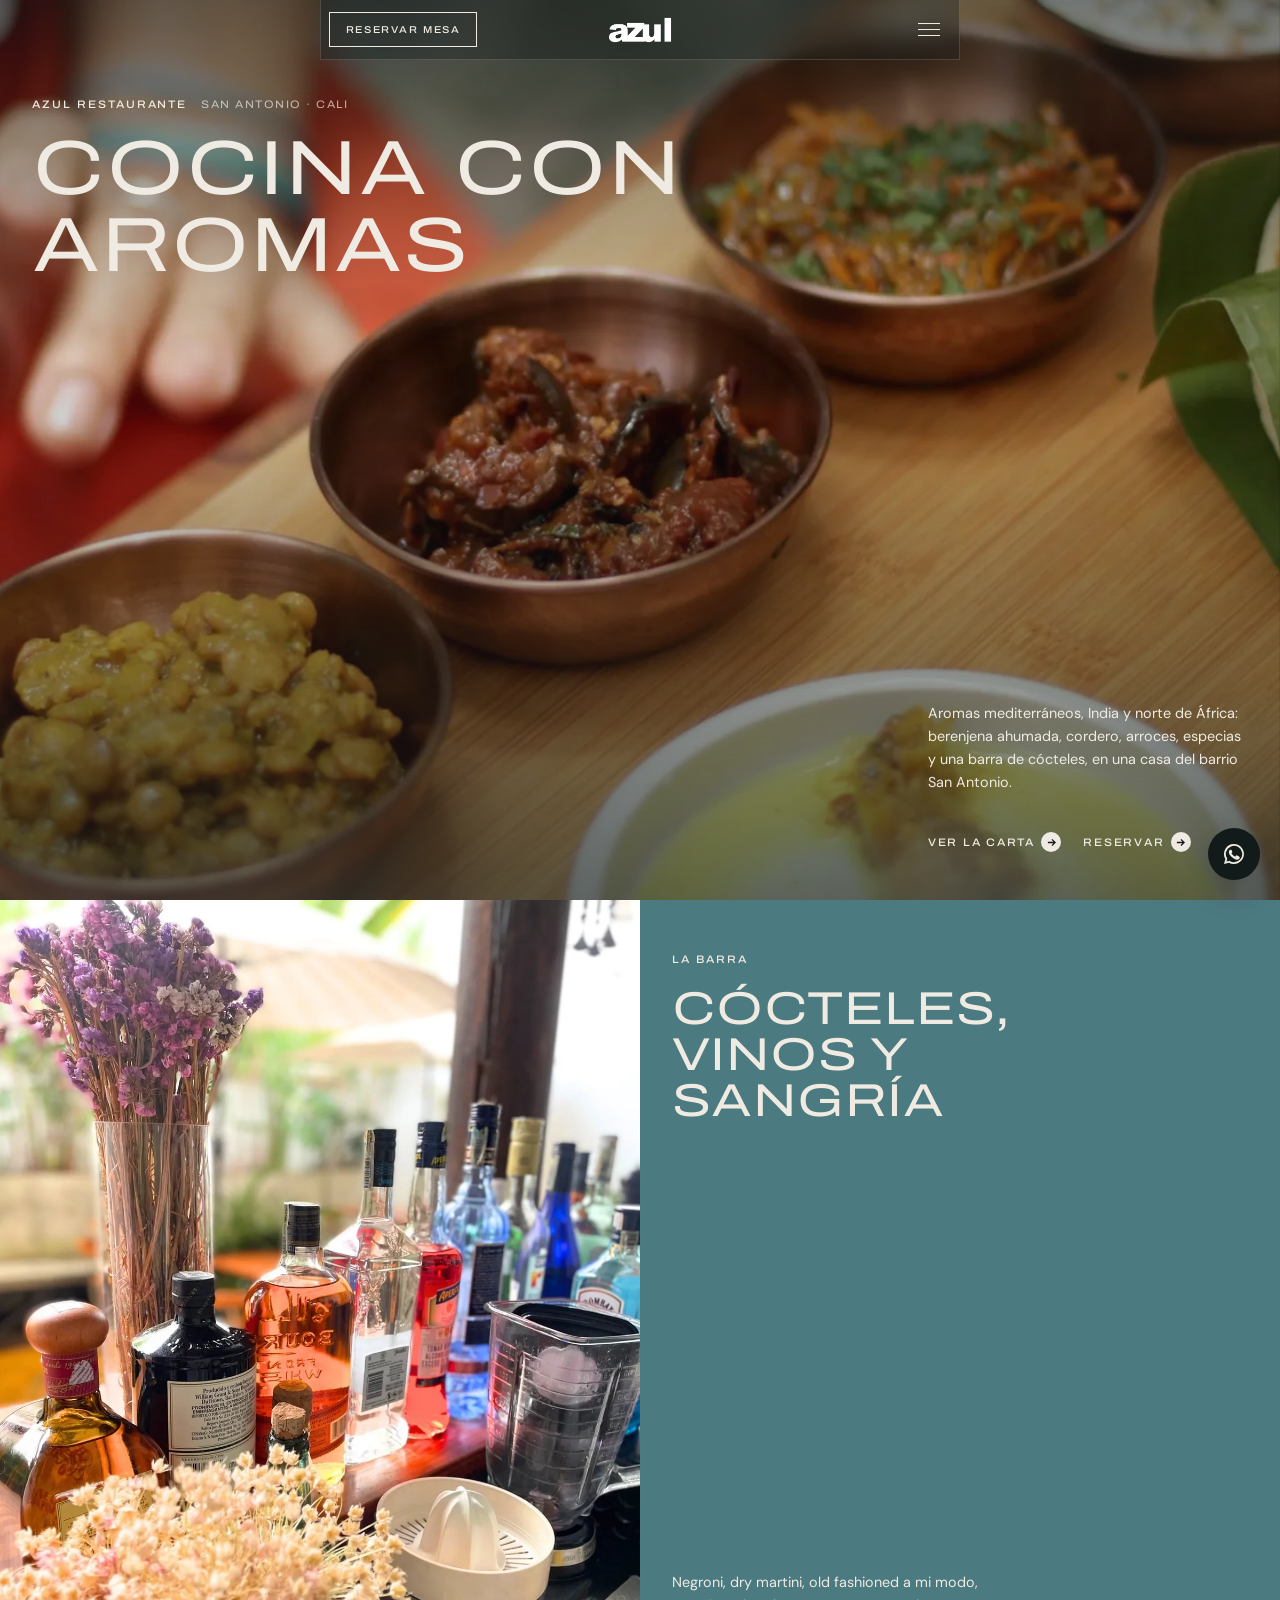
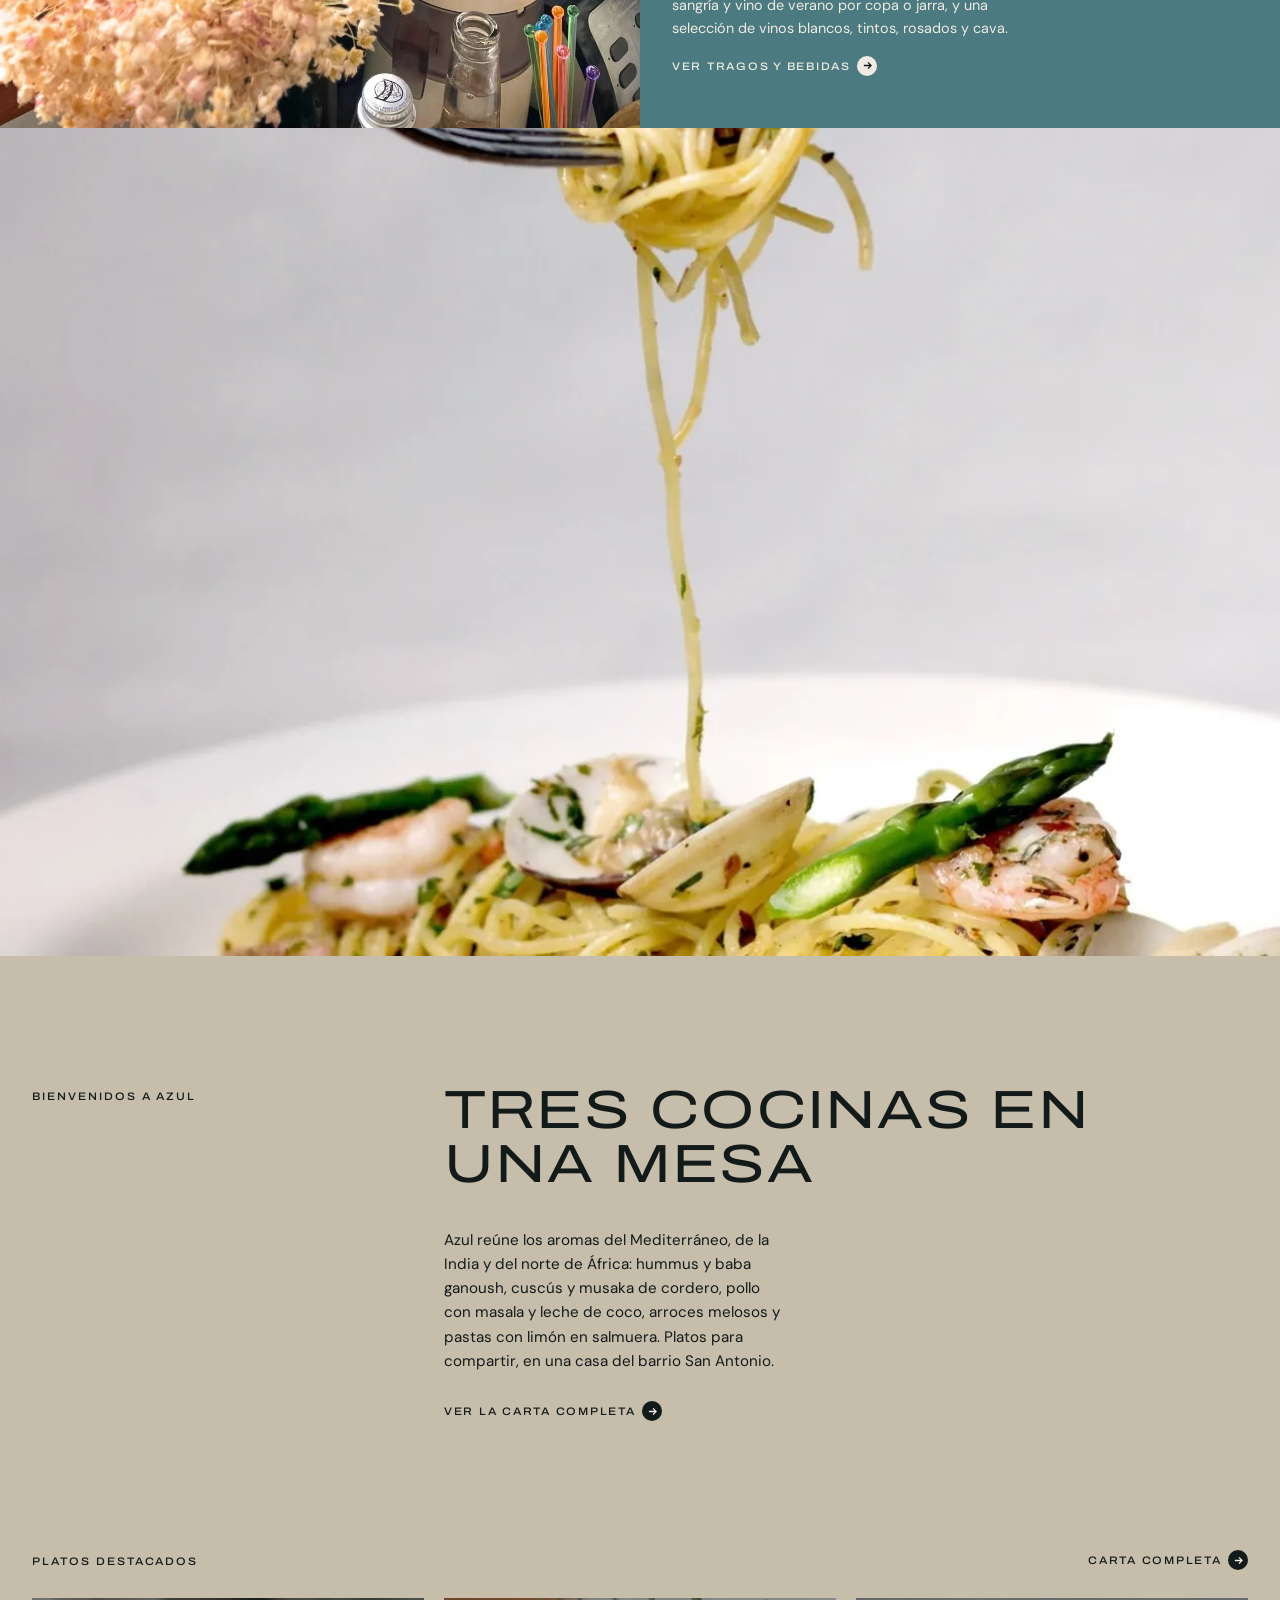
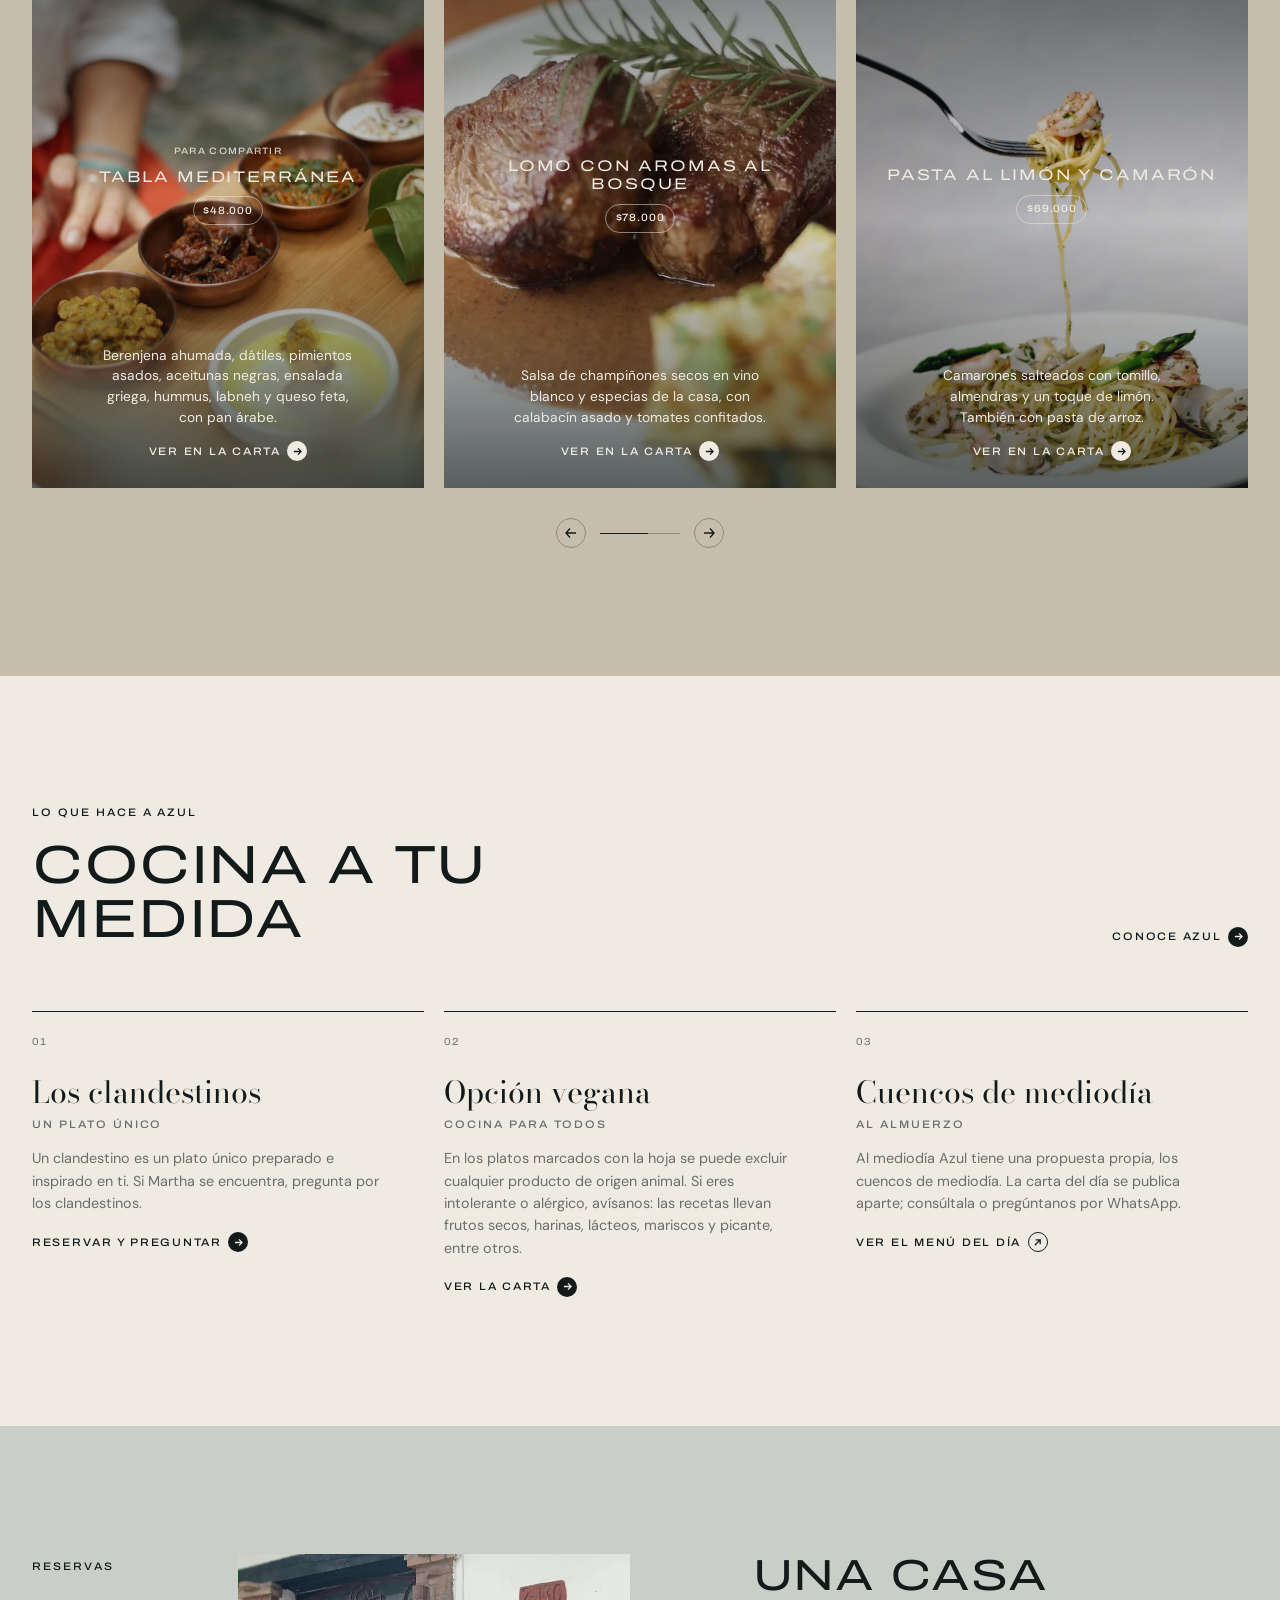
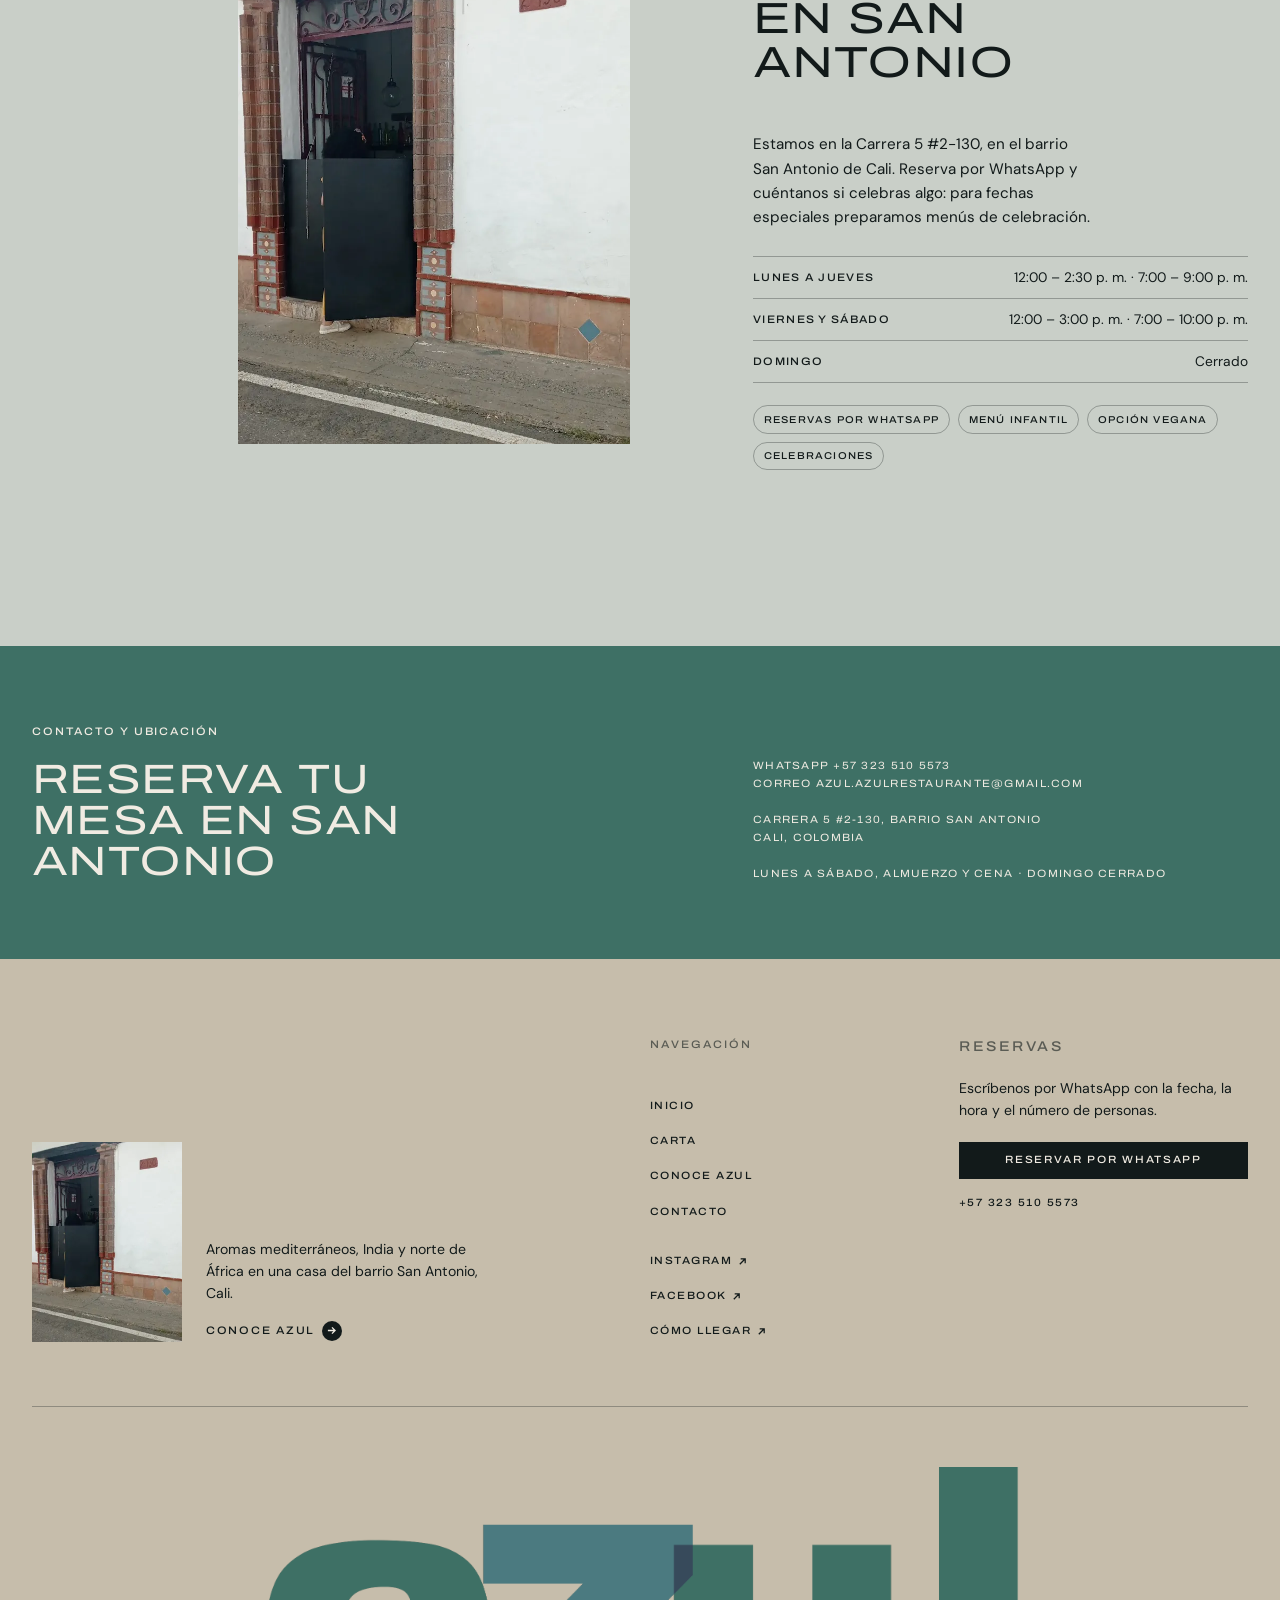
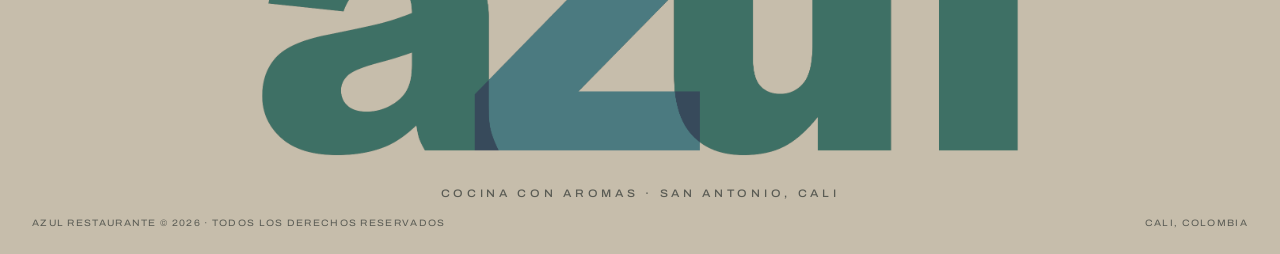
==== index.html @ 794aea20 "Sitio web de Azul Restaurante (versión inicial)" ====
<!DOCTYPE html>
<html lang="es">
<head>
  <meta charset="UTF-8">
  <meta name="viewport" content="width=device-width, initial-scale=1, viewport-fit=cover">
  <title>Azul Restaurante · Aromas mediterráneos, India y norte de África · San Antonio, Cali</title>
  <meta name="description" content="Restaurante en el barrio San Antonio de Cali con aromas del Mediterráneo, la India y el norte de África: entradas para compartir, cordero, arroces, pastas, cócteles y vinos. Reservas por WhatsApp.">
  <meta name="theme-color" content="#121A1A">
  <link rel="icon" type="image/png" href="img/favicon.png">
  <link rel="apple-touch-icon" href="img/favicon.png">
  <link rel="preconnect" href="https://fonts.googleapis.com">
  <link rel="preconnect" href="https://fonts.gstatic.com" crossorigin>
  <link rel="preload" as="image" href="img/tabla-m.webp" type="image/webp" media="(max-width: 767px)">
  <link rel="preload" as="image" href="img/tabla.webp" type="image/webp" media="(min-width: 768px)">
  <link rel="preload" as="style" href="https://fonts.googleapis.com/css2?family=Archivo:wdth,wght@110,400;110,500;125,400;125,500&family=Bodoni+Moda:wght@400&family=DM+Sans:wght@300;400;500&display=swap">
  <link rel="stylesheet" href="https://fonts.googleapis.com/css2?family=Archivo:wdth,wght@110,400;110,500;125,400;125,500&family=Bodoni+Moda:wght@400&family=DM+Sans:wght@300;400;500&display=swap" media="print" onload="this.media='all'">
  <noscript><link rel="stylesheet" href="https://fonts.googleapis.com/css2?family=Archivo:wdth,wght@110,400;110,500;125,400;125,500&family=Bodoni+Moda:wght@400&family=DM+Sans:wght@300;400;500&display=swap"></noscript>
  <link rel="stylesheet" href="css/style.css">
  <meta property="og:title" content="Azul Restaurante · Aromas mediterráneos, India y norte de África · San Antonio, Cali">
  <meta property="og:description" content="Restaurante en el barrio San Antonio de Cali con aromas del Mediterráneo, la India y el norte de África: entradas para compartir, cordero, arroces, pastas, cócteles y vinos. Reservas por WhatsApp.">
  <meta property="og:image" content="img/og.jpg">
  <meta property="og:type" content="website">
</head>
<body class="page-inicio">
  <div class="preloader" aria-hidden="true"><p>Aromas mediterráneos, India<br>y norte de África. <em>Azul</em>,<br>en San Antonio.</p></div>
  <header class="header">
    <div class="header__bar">
      <a class="btn-outline header__cta" href="https://wa.me/573235105573?text=Hola%2C%20Azul.%20Quiero%20reservar%20una%20mesa." target="_blank" rel="noopener"><span class="full">Reservar mesa</span><span class="short">Reservar</span></a>
      <a class="header__logo" href="index.html" aria-label="Azul Restaurante, inicio">
        <img class="light" src="img/logo-blanco.png" alt="azul" width="1969" height="788">
        <img class="dark" src="img/logo-color.png" alt="" width="1969" height="788">
      </a>
      <button class="header__burger" aria-label="Abrir menú" aria-expanded="false" aria-controls="nav"><span></span></button>
    </div>
  </header>
  <div class="nav__scrim"></div>
  <nav class="nav" id="nav" aria-label="Principal">
    <div class="nav__panel">
      <div class="nav__links">
        <a href="index.html">Inicio</a>
        <a href="menu.html">Carta</a>
        <a href="conoce-azul.html">Conoce Azul</a>
        <a href="contacto.html">Contacto</a>
      </div>
      <div class="nav__ext">
        <a class="arrow-link ext" href="https://www.instagram.com/azulrestaurantecali/" target="_blank" rel="noopener">Instagram <span class="ic"><svg viewBox="0 0 10 10" fill="none" stroke-width="1.4"><path d="M2 8 8 2M3 2h5v5"/></svg></span></a>
        <a class="arrow-link ext" href="https://www.facebook.com/azulclandestino/" target="_blank" rel="noopener">Facebook <span class="ic"><svg viewBox="0 0 10 10" fill="none" stroke-width="1.4"><path d="M2 8 8 2M3 2h5v5"/></svg></span></a>
        <a class="arrow-link ext" href="https://wa.me/573235105573?text=Hola%2C%20Azul.%20Quiero%20reservar%20una%20mesa." target="_blank" rel="noopener">WhatsApp <span class="ic"><svg viewBox="0 0 10 10" fill="none" stroke-width="1.4"><path d="M2 8 8 2M3 2h5v5"/></svg></span></a>
      </div>
      <div class="nav__media">
        <picture>
          <source type="image/webp" srcset="img/barra-nav.webp">
          <img src="img/barra-nav.jpg" alt="La barra de Azul" loading="lazy" decoding="async">
        </picture>
        <div class="cap"><span class="label">Cocina con aromas</span><img src="img/logo-blanco.png" alt=""><span class="label">San Antonio · Cali</span></div>
      </div>
    </div>
  </nav>

  <main>
    <section class="hero">
      <div class="hero__media">
        <picture>
          <source type="image/webp" media="(max-width: 767px)" srcset="img/tabla-m.webp">
          <source type="image/webp" srcset="img/tabla.webp">
          <source media="(max-width: 767px)" srcset="img/tabla-m.jpg">
          <img src="img/tabla.jpg" alt="Cuencos de cobre con entradas para compartir en Azul" fetchpriority="high" decoding="async">
        </picture>
      </div>
      <p class="label hero__label reveal">Azul Restaurante <span class="sub">San Antonio · Cali</span></p>
      <h1 class="hero__title reveal reveal-d1">Cocina con aromas</h1>
      <div class="hero__foot reveal reveal-d2">
        <div>
          <p class="lede">Aromas mediterráneos, India y norte de África: berenjena ahumada, cordero, arroces, especias y una barra de cócteles, en una casa del barrio San Antonio.</p>
          <div class="hero__actions">
            <a class="arrow-link on-dark" href="menu.html">Ver la carta <span class="ic"><svg viewBox="0 0 10 10" fill="none" stroke-width="1.4"><path d="M1 5h8M5.5 1.5 9 5l-3.5 3.5"/></svg></span></a>
            <a class="arrow-link on-dark" href="https://wa.me/573235105573?text=Hola%2C%20Azul.%20Quiero%20reservar%20una%20mesa." target="_blank" rel="noopener">Reservar <span class="ic"><svg viewBox="0 0 10 10" fill="none" stroke-width="1.4"><path d="M1 5h8M5.5 1.5 9 5l-3.5 3.5"/></svg></span></a>
          </div>
        </div>
      </div>
    </section>

    <section class="split">
      <div class="split__media">
        <picture>
          <source type="image/webp" media="(max-width: 767px)" srcset="img/barra-m.webp">
          <source type="image/webp" srcset="img/barra.webp">
          <source media="(max-width: 767px)" srcset="img/barra-m.jpg">
          <img src="img/barra.jpg" alt="Botellas y flores secas en la barra de Azul" loading="lazy" decoding="async">
        </picture>
      </div>
      <div class="split__panel">
        <div>
          <p class="label reveal">La barra</p>
          <h2 class="reveal reveal-d1">Cócteles, vinos y sangría</h2>
        </div>
        <div class="split__foot reveal reveal-d2">
          <p class="lede">Negroni, dry martini, old fashioned a mi modo, sangría y vino de verano por copa o jarra, y una selección de vinos blancos, tintos, rosados y cava.</p>
          <a class="arrow-link on-dark" href="menu.html#cocteles">Ver tragos y bebidas <span class="ic"><svg viewBox="0 0 10 10" fill="none" stroke-width="1.4"><path d="M1 5h8M5.5 1.5 9 5l-3.5 3.5"/></svg></span></a>
        </div>
      </div>
    </section>

    <section class="full-image">
      <picture>
          <source type="image/webp" media="(max-width: 767px)" srcset="img/pasta-m.webp">
          <source type="image/webp" srcset="img/pasta.webp">
          <source media="(max-width: 767px)" srcset="img/pasta-m.jpg">
          <img src="img/pasta.jpg" alt="Pasta al limón y camarón de Azul" loading="lazy" decoding="async">
        </picture>
    </section>

    <section class="intro on-sand">
      <div class="grid">
        <p class="label intro__label reveal">Bienvenidos a Azul</p>
        <div class="intro__body">
          <h2 class="reveal">Tres cocinas en una mesa</h2>
          <p class="lede reveal reveal-d1">Azul reúne los aromas del Mediterráneo, de la India y del norte de África: hummus y baba ganoush, cuscús y musaka de cordero, pollo con masala y leche de coco, arroces melosos y pastas con limón en salmuera. Platos para compartir, en una casa del barrio San Antonio.</p>
          <a class="arrow-link on-light reveal reveal-d2" href="menu.html">Ver la carta completa <span class="ic"><svg viewBox="0 0 10 10" fill="none" stroke-width="1.4"><path d="M1 5h8M5.5 1.5 9 5l-3.5 3.5"/></svg></span></a>
        </div>
      </div>
    </section>

    <section class="cards on-sand">
      <div class="cards__head reveal">
        <p class="label">Platos destacados</p>
        <a class="arrow-link on-light" href="menu.html">Carta completa <span class="ic"><svg viewBox="0 0 10 10" fill="none" stroke-width="1.4"><path d="M1 5h8M5.5 1.5 9 5l-3.5 3.5"/></svg></span></a>
      </div>
      <div class="cards__track reveal reveal-d1">
        <article class="card">
          <picture>
            <source type="image/webp" srcset="img/card-tabla.webp">
            <img src="img/card-tabla.jpg" alt="Tabla mediterránea" loading="lazy" decoding="async">
          </picture>
          <div class="card__head"><span class="card__badge">Para compartir</span><h3 class="h3 card__title">Tabla mediterránea</h3><span class="card__price">$48.000</span></div>
          <div>
            <p class="card__text">Berenjena ahumada, dátiles, pimientos asados, aceitunas negras, ensalada griega, hummus, labneh y queso feta, con pan árabe.</p>
            <a class="arrow-link on-dark" href="menu.html#compartir">Ver en la carta <span class="ic"><svg viewBox="0 0 10 10" fill="none" stroke-width="1.4"><path d="M1 5h8M5.5 1.5 9 5l-3.5 3.5"/></svg></span></a>
          </div>
        </article>
        <article class="card">
          <picture>
            <source type="image/webp" srcset="img/card-lomo.webp">
            <img src="img/card-lomo.jpg" alt="Lomo con aromas al bosque" loading="lazy" decoding="async">
          </picture>
          <div class="card__head"><h3 class="h3 card__title">Lomo con aromas al bosque</h3><span class="card__price">$78.000</span></div>
          <div>
            <p class="card__text">Salsa de champiñones secos en vino blanco y especias de la casa, con calabacín asado y tomates confitados.</p>
            <a class="arrow-link on-dark" href="menu.html#carnes-rojas">Ver en la carta <span class="ic"><svg viewBox="0 0 10 10" fill="none" stroke-width="1.4"><path d="M1 5h8M5.5 1.5 9 5l-3.5 3.5"/></svg></span></a>
          </div>
        </article>
        <article class="card">
          <picture>
            <source type="image/webp" srcset="img/card-pasta.webp">
            <img src="img/card-pasta.jpg" alt="Pasta al limón y camarón" loading="lazy" decoding="async">
          </picture>
          <div class="card__head"><h3 class="h3 card__title">Pasta al limón y camarón</h3><span class="card__price">$69.000</span></div>
          <div>
            <p class="card__text">Camarones salteados con tomillo, almendras y un toque de limón. También con pasta de arroz.</p>
            <a class="arrow-link on-dark" href="menu.html#pastas">Ver en la carta <span class="ic"><svg viewBox="0 0 10 10" fill="none" stroke-width="1.4"><path d="M1 5h8M5.5 1.5 9 5l-3.5 3.5"/></svg></span></a>
          </div>
        </article>
        <article class="card">
          <picture>
            <source type="image/webp" srcset="img/card-sangria.webp">
            <img src="img/card-sangria.jpg" alt="Sangría" loading="lazy" decoding="async">
          </picture>
          <div class="card__head"><span class="card__badge">La barra</span><h3 class="h3 card__title">Sangría</h3><span class="card__price">$45.000 la copa</span></div>
          <div>
            <p class="card__text">De vino tinto o blanco, por copa o en jarra para toda la mesa.</p>
            <a class="arrow-link on-dark" href="menu.html#vinos">Ver en la carta <span class="ic"><svg viewBox="0 0 10 10" fill="none" stroke-width="1.4"><path d="M1 5h8M5.5 1.5 9 5l-3.5 3.5"/></svg></span></a>
          </div>
        </article>
        <article class="card">
          <picture>
            <source type="image/webp" srcset="img/card-rollo.webp">
            <img src="img/card-rollo.jpg" alt="Rollo de frutos secos" loading="lazy" decoding="async">
          </picture>
          <div class="card__head"><span class="card__badge">Postre</span><h3 class="h3 card__title">Rollo de frutos secos</h3><span class="card__price">$32.000</span></div>
          <div>
            <p class="card__text">Con yogur aromatizado. Uno de los cuatro postres de la carta, junto al mousse de limón y la tierra de chocolate.</p>
            <a class="arrow-link on-dark" href="menu.html#postres">Ver en la carta <span class="ic"><svg viewBox="0 0 10 10" fill="none" stroke-width="1.4"><path d="M1 5h8M5.5 1.5 9 5l-3.5 3.5"/></svg></span></a>
          </div>
        </article>
      </div>
      <div class="cards__nav">
        <button data-prev aria-label="Anterior"><svg viewBox="0 0 12 12" fill="none" stroke="currentColor" stroke-width="1.3"><path d="M11 6H1M5 1.5 1 6l4 4.5"/></svg></button>
        <div class="cards__bar"><i></i></div>
        <button data-next aria-label="Siguiente"><svg viewBox="0 0 12 12" fill="none" stroke="currentColor" stroke-width="1.3"><path d="M1 6h10M7 1.5 11 6l-4 4.5"/></svg></button>
      </div>
    </section>

    <section class="exp on-cream">
      <div class="exp__head reveal">
        <div>
          <p class="label">Lo que hace a Azul</p>
          <h2>Cocina a tu medida</h2>
        </div>
        <a class="arrow-link on-light" href="conoce-azul.html">Conoce Azul <span class="ic"><svg viewBox="0 0 10 10" fill="none" stroke-width="1.4"><path d="M1 5h8M5.5 1.5 9 5l-3.5 3.5"/></svg></span></a>
      </div>
      <div class="exp__grid">
        <article class="exp-item exp-item--text reveal">
          <span class="exp-item__num">01</span>
          <div class="exp-item__body">
            <h3 class="exp-item__title">Los clandestinos</h3>
            <span class="label exp-item__sub">Un plato único</span>
            <p class="exp-item__text">Un clandestino es un plato único preparado e inspirado en ti. Si Martha se encuentra, pregunta por los clandestinos.</p>
            <a class="arrow-link on-light" href="https://wa.me/573235105573?text=Hola%2C%20Azul.%20Quiero%20reservar%20y%20preguntar%20por%20los%20clandestinos." target="_blank" rel="noopener">Reservar y preguntar <span class="ic"><svg viewBox="0 0 10 10" fill="none" stroke-width="1.4"><path d="M1 5h8M5.5 1.5 9 5l-3.5 3.5"/></svg></span></a>
          </div>
        </article>
        <article class="exp-item exp-item--text reveal reveal-d1">
          <span class="exp-item__num">02</span>
          <div class="exp-item__body">
            <h3 class="exp-item__title">Opción vegana</h3>
            <span class="label exp-item__sub">Cocina para todos</span>
            <p class="exp-item__text">En los platos marcados con la hoja se puede excluir cualquier producto de origen animal. Si eres intolerante o alérgico, avísanos: las recetas llevan frutos secos, harinas, lácteos, mariscos y picante, entre otros.</p>
            <a class="arrow-link on-light" href="menu.html">Ver la carta <span class="ic"><svg viewBox="0 0 10 10" fill="none" stroke-width="1.4"><path d="M1 5h8M5.5 1.5 9 5l-3.5 3.5"/></svg></span></a>
          </div>
        </article>
        <article class="exp-item exp-item--text reveal reveal-d2">
          <span class="exp-item__num">03</span>
          <div class="exp-item__body">
            <h3 class="exp-item__title">Cuencos de mediodía</h3>
            <span class="label exp-item__sub">Al almuerzo</span>
            <p class="exp-item__text">Al mediodía Azul tiene una propuesta propia, los cuencos de mediodía. La carta del día se publica aparte; consúltala o pregúntanos por WhatsApp.</p>
            <a class="arrow-link on-light ext" href="https://www.canva.com/design/DAE2sISrbO4/a6WqI5szoXSBquzjH-Kesw/view" target="_blank" rel="noopener">Ver el menú del día <span class="ic"><svg viewBox="0 0 10 10" fill="none" stroke-width="1.4"><path d="M2 8 8 2M3 2h5v5"/></svg></span></a>
          </div>
        </article>
      </div>
    </section>

    <section class="about on-mist">
      <div class="grid">
        <p class="label about__label reveal">Reservas</p>
        <div class="about__media reveal reveal-d1">
          <picture>
          <source type="image/webp" srcset="img/fachada.webp">
          <img src="img/fachada.jpg" alt="Puerta de Azul en la Carrera 5 #2-130, San Antonio" loading="lazy" decoding="async">
        </picture>
        </div>
        <div class="about__body">
          <h2 class="reveal">Una casa en San Antonio</h2>
          <p class="lede reveal reveal-d1">Estamos en la Carrera 5 #2-130, en el barrio San Antonio de Cali. Reserva por WhatsApp y cuéntanos si celebras algo: para fechas especiales preparamos menús de celebración.</p>
          <div class="reveal reveal-d2"><ul class="hours-list"><li><span>Lunes a jueves</span><span>12:00 – 2:30 p. m. · 7:00 – 9:00 p. m.</span></li><li><span>Viernes y sábado</span><span>12:00 – 3:00 p. m. · 7:00 – 10:00 p. m.</span></li><li><span>Domingo</span><span>Cerrado</span></li></ul></div>
          <ul class="pill-list reveal reveal-d2">
            <li>Reservas por WhatsApp</li><li>Menú infantil</li><li>Opción vegana</li><li>Celebraciones</li>
          </ul>
          <a class="arrow-link on-light reveal reveal-d2" href="https://wa.me/573235105573?text=Hola%2C%20Azul.%20Quiero%20reservar%20una%20mesa." target="_blank" rel="noopener">Reservar por WhatsApp <span class="ic"><svg viewBox="0 0 10 10" fill="none" stroke-width="1.4"><path d="M1 5h8M5.5 1.5 9 5l-3.5 3.5"/></svg></span></a>
        </div>
      </div>
    </section>
  </main>
  <section class="contact-band">
    <div class="grid">
      <div class="contact-band__title reveal">
        <p class="label">Contacto y ubicación</p>
        <h2>Reserva tu mesa en San Antonio</h2>
      </div>
      <div class="contact-band__info reveal reveal-d1">
        <p>WhatsApp <a href="https://wa.me/573235105573?text=Hola%2C%20Azul.%20Quiero%20reservar%20una%20mesa." target="_blank" rel="noopener">+57 323 510 5573</a><br>Correo <a href="mailto:azul.azulrestaurante@gmail.com">azul.azulrestaurante@gmail.com</a></p>
        <p><a href="https://maps.app.goo.gl/DkUhVbc9DqKPwAG36" target="_blank" rel="noopener">Carrera 5 #2-130, barrio San Antonio<br>Cali, Colombia</a></p>
        <p>Lunes a sábado, almuerzo y cena · Domingo cerrado</p>
      </div>
    </div>
  </section>

  <footer class="footer">
    <div class="footer__top">
      <div class="footer__brand reveal">
        <picture>
          <source type="image/webp" srcset="img/fachada-thumb.webp">
          <img src="img/fachada-thumb.jpg" alt="Fachada de Azul en el barrio San Antonio" loading="lazy" decoding="async" width="150" height="200">
        </picture>
        <div>
          <p>Aromas mediterráneos, India y norte de África en una casa del barrio San Antonio, Cali.</p>
          <a class="arrow-link on-light" href="conoce-azul.html">Conoce Azul <span class="ic"><svg viewBox="0 0 10 10" fill="none" stroke-width="1.4"><path d="M1 5h8M5.5 1.5 9 5l-3.5 3.5"/></svg></span></a>
        </div>
      </div>
      <div class="footer__nav reveal reveal-d1">
        <p class="label footer__col-title">Navegación</p>
        <ul>
          <li><a href="index.html">Inicio</a></li>
          <li><a href="menu.html">Carta</a></li>
          <li><a href="conoce-azul.html">Conoce Azul</a></li>
          <li><a href="contacto.html">Contacto</a></li>
        </ul>
        <ul>
          <li><a href="https://www.instagram.com/azulrestaurantecali/" target="_blank" rel="noopener">Instagram <svg viewBox="0 0 10 10" fill="none" stroke="currentColor" stroke-width="1.4"><path d="M2 8 8 2M3 2h5v5"/></svg></a></li>
          <li><a href="https://www.facebook.com/azulclandestino/" target="_blank" rel="noopener">Facebook <svg viewBox="0 0 10 10" fill="none" stroke="currentColor" stroke-width="1.4"><path d="M2 8 8 2M3 2h5v5"/></svg></a></li>
          <li><a href="https://maps.app.goo.gl/DkUhVbc9DqKPwAG36" target="_blank" rel="noopener">Cómo llegar <svg viewBox="0 0 10 10" fill="none" stroke="currentColor" stroke-width="1.4"><path d="M2 8 8 2M3 2h5v5"/></svg></a></li>
        </ul>
      </div>
      <div class="footer__order reveal reveal-d2">
        <p class="label footer__col-title">Reservas</p>
        <p>Escríbenos por WhatsApp con la fecha, la hora y el número de personas.</p>
        <a class="btn-solid" href="https://wa.me/573235105573?text=Hola%2C%20Azul.%20Quiero%20reservar%20una%20mesa." target="_blank" rel="noopener">Reservar por WhatsApp</a>
        <a class="tel" href="tel:+573235105573">+57 323 510 5573</a>
      </div>
    </div>
    <div class="footer__wordmark" aria-hidden="true">
      <img src="img/logo-color.png" alt="" loading="lazy" decoding="async" width="1969" height="788">
      <span class="label">Cocina con aromas · San Antonio, Cali</span>
    </div>
    <div class="footer__legal">
      <span>Azul Restaurante © 2026 · Todos los derechos reservados</span>
      <span>Cali, Colombia</span>
    </div>
  </footer>
  <a class="wa-float" href="https://wa.me/573235105573?text=Hola%2C%20Azul.%20Quiero%20reservar%20una%20mesa." target="_blank" rel="noopener" aria-label="Escríbenos por WhatsApp"><svg viewBox="0 0 24 24" fill="currentColor"><path d="M12 2a10 10 0 0 0-8.6 15.1L2 22l5-1.3A10 10 0 1 0 12 2zm0 18.2a8.2 8.2 0 0 1-4.2-1.2l-.3-.2-3 .8.8-2.9-.2-.3A8.2 8.2 0 1 1 12 20.2zm4.5-6.1c-.2-.1-1.5-.7-1.7-.8s-.4-.1-.6.1-.6.8-.8 1-.3.2-.5.1a6.7 6.7 0 0 1-3.3-2.9c-.3-.4.2-.4.7-1.3.1-.2 0-.3 0-.4l-.8-1.8c-.2-.5-.4-.4-.6-.4h-.5a1 1 0 0 0-.7.3 3 3 0 0 0-.9 2.2 5.2 5.2 0 0 0 1.1 2.8 12 12 0 0 0 4.6 4c1.7.7 2.4.8 3.2.7a2.8 2.8 0 0 0 1.8-1.3 2.2 2.2 0 0 0 .2-1.3c-.1-.1-.3-.2-.5-.3z"/></svg></a>
  <script src="js/main.js" defer></script>
</body>
</html>
---- css/style.css ----
/* =========================================================
   Azul Restaurante — sistema de diseño
   Misma estructura que los sitios de Koi y Perú Peñón (a su vez
   de ballenacabo.com); paleta tomada del logo de Azul:
   verde y azul petróleo sobre crema.
   ========================================================= */

:root {
  --cream: #F0EBE2;      /* fondo base (crema del logo y del Linktree) */
  --ink: #121A1A;        /* casi negro, con un punto de verde */
  --azul: #4B7A80;       /* azul petróleo del logo: acento principal */
  --azul-deep: #374A5B;  /* azul marino (cruce de letras del logo) */
  --verde: #3E7065;      /* verde del logo: banda de contacto, íconos vegano */
  --terracota: #D9773C;  /* naranja de la carta: ícono picante */
  --stone: #DDD7CA;
  --sand: #C6BDAB;
  --mist: #C9CFC8;
  --white: #FFFFFF;
  --ink-60: rgba(18, 26, 26, .6);
  --ink-30: rgba(18, 26, 26, .3);
  --ink-12: rgba(18, 26, 26, .12);
  --cream-30: rgba(240, 235, 226, .3);

  --font-display: 'Archivo', -apple-system, BlinkMacSystemFont, 'Segoe UI', sans-serif;
  --font-body: 'DM Sans', -apple-system, BlinkMacSystemFont, 'Segoe UI', sans-serif;
  --font-serif: 'Bodoni Moda', 'Didot', Georgia, serif;

  --gutter: clamp(16px, 2.5vw, 40px);
  --section: clamp(64px, 10vw, 160px);
  --header-h: 60px;
  --ease: cubic-bezier(.16, 1, .3, 1);
  --t: .5s var(--ease);
}

*, *::before, *::after { box-sizing: border-box; }
html { scroll-behavior: smooth; -webkit-text-size-adjust: 100%; }
a, button, input, select, textarea { touch-action: manipulation; }
body {
  margin: 0;
  background: var(--cream);
  color: var(--ink);
  font-family: var(--font-body);
  font-size: 15px;
  line-height: 1.55;
  -webkit-font-smoothing: antialiased;
  overflow-x: hidden;
}
body.is-locked { overflow: hidden; }
img { display: block; max-width: 100%; height: auto; }
a { color: inherit; text-decoration: none; }
button { font: inherit; color: inherit; background: none; border: 0; cursor: pointer; }
h1, h2, h3, h4 { margin: 0; font-weight: 400; }
p { margin: 0; }
ul { margin: 0; padding: 0; list-style: none; }

/* ---------- tipografía ---------- */
.display, h1, h2, .h2 {
  font-family: var(--font-display);
  font-variation-settings: 'wdth' 125;
  font-stretch: 125%;
  text-transform: uppercase;
  letter-spacing: .01em;
  line-height: 1;
}
h1 { font-size: clamp(2.1rem, 6vw, 5.6rem); }
h2, .h2 { font-size: clamp(1.9rem, 4.2vw, 3.8rem); }
.h3 {
  font-family: var(--font-display);
  font-variation-settings: 'wdth' 125;
  font-stretch: 125%;
  text-transform: uppercase;
  letter-spacing: .06em;
  font-size: clamp(1rem, 1.4vw, 1.25rem);
  line-height: 1.2;
}
.label {
  font-family: var(--font-display);
  font-variation-settings: 'wdth' 110;
  font-stretch: 110%;
  text-transform: uppercase;
  letter-spacing: .18em;
  font-size: .68rem;
  font-weight: 500;
}
.label .sub { margin-left: .8em; opacity: .7; font-weight: 400; letter-spacing: .14em; }
.lede { font-size: clamp(.95rem, 1.15vw, 1.1rem); line-height: 1.6; max-width: 34ch; }

/* enlace con flecha en círculo */
.arrow-link {
  display: inline-flex;
  align-items: center;
  gap: .6em;
  font-family: var(--font-display);
  font-variation-settings: 'wdth' 110;
  font-stretch: 110%;
  text-transform: uppercase;
  letter-spacing: .16em;
  font-size: .68rem;
  font-weight: 500;
  white-space: nowrap;
}
.arrow-link .ic {
  width: 20px; height: 20px; border-radius: 50%;
  display: grid; place-items: center;
  background: currentColor;
  transition: transform var(--t);
}
.arrow-link .ic svg { width: 9px; height: 9px; }
.arrow-link.on-dark .ic svg { stroke: var(--ink); }
.arrow-link.on-light .ic svg { stroke: var(--cream); }
.arrow-link:hover .ic { transform: translateX(4px); }
.arrow-link.ext .ic { background: none; border: 1px solid currentColor; }
.arrow-link.ext .ic svg { stroke: currentColor; }

/* botones */
.btn-outline {
  display: inline-flex; align-items: center; justify-content: center;
  padding: .85em 1.6em;
  border: 1px solid currentColor;
  font-family: var(--font-display);
  font-variation-settings: 'wdth' 110;
  font-stretch: 110%;
  text-transform: uppercase;
  letter-spacing: .16em;
  font-size: .62rem;
  font-weight: 500;
  transition: background var(--t), color var(--t);
}
.btn-outline:hover { background: var(--cream); color: var(--ink); }
.btn-solid {
  display: inline-flex; align-items: center; justify-content: center; gap: .6em;
  padding: 1em 1.8em;
  background: var(--ink); color: var(--cream);
  font-family: var(--font-display);
  font-variation-settings: 'wdth' 110;
  font-stretch: 110%;
  text-transform: uppercase; letter-spacing: .16em; font-size: .66rem; font-weight: 500;
  transition: background var(--t);
}
.btn-solid:hover { background: var(--azul); }
.btn-solid--azul { background: var(--azul); }
.btn-solid--azul:hover { background: var(--azul-deep); }

/* ---------- utilidades ---------- */
.grid { display: grid; grid-template-columns: repeat(12, 1fr); column-gap: 20px; }
.on-cream { background: var(--cream); color: var(--ink); }
.on-sand { background: var(--sand); color: var(--ink); }
.on-mist { background: var(--mist); color: var(--ink); }
.on-stone { background: var(--stone); color: var(--ink); }
.on-ink { background: var(--ink); color: var(--cream); }
.visually-hidden { position: absolute; width: 1px; height: 1px; overflow: hidden; clip: rect(0 0 0 0); white-space: nowrap; }

/* revelado al hacer scroll */
.reveal { opacity: 0; transform: translateY(28px); transition: opacity .9s var(--ease), transform .9s var(--ease); }
.reveal.is-in { opacity: 1; transform: none; }
.reveal-d1 { transition-delay: .12s; }
.reveal-d2 { transition-delay: .24s; }
.reveal-d3 { transition-delay: .36s; }

/* =========================================================
   Preloader
   ========================================================= */
.preloader {
  position: fixed; inset: 0; z-index: 200;
  background: var(--ink); color: var(--stone);
  display: flex; align-items: center; padding-inline: clamp(24px, 18vw, 300px);
  transition: transform 1s var(--ease);
}
.preloader p {
  font-family: var(--font-display);
  font-variation-settings: 'wdth' 125; font-stretch: 125%;
  text-transform: uppercase; letter-spacing: .04em;
  font-size: clamp(1.5rem, 3.6vw, 3.2rem); line-height: 1.05;
  opacity: 0; transform: translateY(12px);
  animation: pre-in 1.1s var(--ease) .15s forwards;
}
.preloader p em { font-style: normal; color: #7FB3B4; }
@keyframes pre-in { to { opacity: 1; transform: none; } }
.preloader.is-done { transform: translateY(-100%); }
.no-preloader .preloader { display: none; }

/* =========================================================
   Header flotante
   ========================================================= */
.header {
  position: fixed; top: 0; left: 0; right: 0; z-index: 100;
  display: flex; justify-content: center;
  pointer-events: none;
}
.header__bar {
  pointer-events: auto;
  width: min(100% - 2 * var(--gutter), 640px);
  height: var(--header-h);
  display: grid; grid-template-columns: 1fr auto 1fr; align-items: center;
  padding-inline: 8px;
  color: var(--cream);
  background: rgba(18, 26, 26, .32);
  border: 1px solid rgba(240, 235, 226, .16);
  border-top: 0;
  backdrop-filter: blur(14px);
  -webkit-backdrop-filter: blur(14px);
  transition: background var(--t), color var(--t), border-color var(--t);
}
.header__cta { justify-self: start; }
.header__cta .short { display: none; }
.header__logo { justify-self: center; display: block; }
.header__logo img { height: 26px; width: auto; }
.header__logo .dark { display: none; }
.header__burger {
  justify-self: end;
  width: 44px; height: 44px; display: grid; place-items: center;
}
.header__burger span {
  display: block; width: 22px; height: 1.5px; background: currentColor; position: relative;
  transition: background .2s;
}
.header__burger span::before, .header__burger span::after {
  content: ''; position: absolute; left: 0; width: 100%; height: 1.5px; background: currentColor;
  transition: transform var(--t), top var(--t);
}
.header__burger span::before { top: -6px; }
.header__burger span::after { top: 6px; }

/* estado con menú abierto: barra crema, texto oscuro */
.is-menu-open .header__bar {
  background: var(--cream); color: var(--ink); border-color: transparent;
}
.is-menu-open .header__logo .light { display: none; }
.is-menu-open .header__logo .dark { display: block; }
.is-menu-open .header__burger span { background: transparent; }
.is-menu-open .header__burger span::before { top: 0; transform: rotate(45deg); }
.is-menu-open .header__burger span::after { top: 0; transform: rotate(-45deg); }
.is-menu-open .btn-outline:hover { background: var(--ink); color: var(--cream); }

/* panel del menú que cae desde la barra */
.nav {
  position: fixed; top: 0; left: 0; right: 0; z-index: 99;
  display: flex; justify-content: center;
  pointer-events: none;
}
.nav__panel {
  width: min(100% - 2 * var(--gutter), 640px);
  margin-top: var(--header-h);
  background: var(--cream); color: var(--ink);
  max-height: calc(100vh - var(--header-h) - 20px);
  max-height: calc(100dvh - var(--header-h) - 20px);
  overflow: auto;
  display: flex; flex-direction: column; align-items: center;
  padding: 24px 24px 0;
  clip-path: inset(0 0 100% 0);
  transition: clip-path .7s var(--ease);
}
.is-menu-open .nav { pointer-events: auto; }
.is-menu-open .nav__panel { clip-path: inset(0 0 0 0); }
.nav__links { display: flex; flex-direction: column; align-items: center; gap: 18px; padding-block: 8px 28px; }
.nav__links a {
  font-family: var(--font-display);
  font-variation-settings: 'wdth' 110; font-stretch: 110%;
  text-transform: uppercase; letter-spacing: .16em; font-size: .72rem; font-weight: 500;
  padding: 4px 8px;
  opacity: 0; transform: translateY(8px);
  transition: opacity .5s var(--ease), transform .5s var(--ease), color .2s;
}
.nav__links a:hover, .nav__links a[aria-current="page"] { color: var(--azul); }
.is-menu-open .nav__links a { opacity: 1; transform: none; }
.is-menu-open .nav__links a:nth-child(1) { transition-delay: .15s; }
.is-menu-open .nav__links a:nth-child(2) { transition-delay: .2s; }
.is-menu-open .nav__links a:nth-child(3) { transition-delay: .25s; }
.is-menu-open .nav__links a:nth-child(4) { transition-delay: .3s; }
.nav__ext { display: flex; flex-wrap: wrap; justify-content: center; gap: 14px 24px; padding-bottom: 28px; }
.nav__media { position: relative; width: 100%; aspect-ratio: 16 / 9; overflow: hidden; }
.nav__media img { width: 100%; height: 100%; object-fit: cover; }
.nav__media .cap {
  position: absolute; inset: 0; display: flex; align-items: center; justify-content: space-between;
  padding: 0 32px; color: var(--cream);
}
.nav__media .cap img { width: 120px; height: auto; }
.nav__scrim {
  position: fixed; inset: 0; z-index: 98; background: rgba(18, 26, 26, .35);
  opacity: 0; pointer-events: none; transition: opacity var(--t);
}
.is-menu-open .nav__scrim { opacity: 1; pointer-events: auto; }

/* =========================================================
   Hero
   ========================================================= */
.hero {
  position: relative; min-height: 100svh; color: var(--cream);
  display: grid; grid-template-rows: auto 1fr auto;
  padding: calc(var(--header-h) + 36px) var(--gutter) 48px;
  isolation: isolate;
}
.hero__media { position: absolute; inset: 0; z-index: -1; overflow: hidden; background: var(--ink); }
.hero__media img { width: 100%; height: 100%; object-fit: cover; transform: scale(1.06); animation: hero-zoom 8s var(--ease) forwards; }
@keyframes hero-zoom { to { transform: none; } }
.hero__media::after {
  content: ''; position: absolute; inset: 0;
  background: linear-gradient(180deg, rgba(18,26,26,.6) 0%, rgba(18,26,26,.15) 40%, rgba(18,26,26,.65) 100%);
}
.hero__label { margin-bottom: 18px; }
.hero__title { max-width: 14ch; }
.hero__foot { display: flex; justify-content: flex-end; }
.hero__foot .lede { font-size: .9rem; max-width: 32ch; }
.hero__foot .arrow-link { margin-top: 16px; }
.hero--short { min-height: 78svh; }
.hero--short .hero__title { max-width: 12ch; }
.hero__actions { display: flex; gap: 12px 22px; flex-wrap: wrap; margin-top: 22px; }

/* =========================================================
   Bloque partido (foto + panel de color)
   ========================================================= */
.split { display: grid; grid-template-columns: 1fr 1fr; min-height: 92vh; }
.split__media { position: relative; overflow: hidden; }
.split__media img { position: absolute; inset: 0; width: 100%; height: 100%; object-fit: cover; }
.split__panel {
  background: var(--azul); color: var(--cream);
  display: flex; flex-direction: column; justify-content: space-between;
  padding: clamp(28px, 4vw, 56px) var(--gutter);
}
.split__panel h2 { max-width: 12ch; font-size: clamp(1.8rem, 3.6vw, 3.4rem); }
.split__panel .label { margin-bottom: 18px; }
.split__foot { max-width: 40ch; margin-top: 40px; }
.split__foot .lede { font-size: .9rem; }
.split__foot .arrow-link { margin-top: 16px; }
.split--reverse .split__media { order: 2; }
.split--ink .split__panel { background: var(--ink); }

/* =========================================================
   Imagen completa
   ========================================================= */
.full-image { height: 92vh; overflow: hidden; background: var(--ink); }
.full-image img { width: 100%; height: 100%; object-fit: cover; }

/* =========================================================
   Intro de contenido
   ========================================================= */
.intro { padding: var(--section) var(--gutter); }
.intro .grid { align-items: start; }
.intro__label { grid-column: 1 / span 3; padding-top: .35em; }
.intro__body { grid-column: 5 / span 8; }
.intro__body h2 { max-width: 18ch; }
.intro__body .lede { margin-top: 36px; }
.intro__body .arrow-link { margin-top: 28px; }

/* =========================================================
   Tarjetas (platos destacados)
   ========================================================= */
.cards { padding: 0 var(--gutter) var(--section); }
.cards__head { display: flex; justify-content: space-between; align-items: flex-end; margin-bottom: 28px; gap: 20px; }
.cards__track {
  display: grid; grid-auto-flow: column; grid-auto-columns: calc((100% - 40px) / 3); gap: 20px;
  overflow-x: auto; scroll-snap-type: x mandatory; scrollbar-width: none;
  -webkit-overflow-scrolling: touch;
}
.cards__track::-webkit-scrollbar { display: none; }
.card {
  position: relative; aspect-ratio: 4 / 5; scroll-snap-align: start; overflow: hidden;
  color: var(--cream); display: flex; flex-direction: column; justify-content: space-between; align-items: center;
  text-align: center; padding: 26px 22px;
  isolation: isolate;
}
.card img { position: absolute; inset: 0; z-index: -2; width: 100%; height: 100%; object-fit: cover; transition: transform 1.2s var(--ease); }
.card:hover img { transform: scale(1.05); }
.card::after { content: ''; position: absolute; inset: 0; z-index: -1; background: linear-gradient(180deg, rgba(18,26,26,.5), rgba(18,26,26,.15) 45%, rgba(18,26,26,.7)); }
.card__head { display: grid; justify-items: center; gap: 10px; }
.card__title { font-size: clamp(.95rem, 1.2vw, 1.15rem); letter-spacing: .12em; }
.card__price { display: inline-block; padding: .5em .9em; border: 1px solid rgba(240,235,226,.5); border-radius: 999px; font-family: var(--font-display); font-variation-settings: 'wdth' 110; font-stretch: 110%; font-size: .66rem; letter-spacing: .08em; font-weight: 500; }
.card__badge { display: inline-flex; align-items: center; gap: .5em; font-family: var(--font-display); font-variation-settings: 'wdth' 110; font-stretch: 110%; text-transform: uppercase; letter-spacing: .14em; font-size: .58rem; font-weight: 500; color: rgba(240,235,226,.85); }
.card__badge svg { width: 10px; height: 10px; }
.card__text { font-size: .86rem; max-width: 28ch; line-height: 1.5; }
.card__text + .arrow-link { margin-top: 14px; }
.cards__nav { display: flex; justify-content: center; align-items: center; gap: 14px; margin-top: 30px; }
.cards__nav button { width: 30px; height: 30px; display: grid; place-items: center; border: 1px solid var(--ink-30); border-radius: 50%; transition: background var(--t), color var(--t); }
.cards__nav button:hover { background: var(--ink); color: var(--cream); }
.cards__nav button svg { width: 12px; height: 12px; }
.cards__bar { width: 80px; height: 1px; background: var(--ink-30); position: relative; overflow: hidden; }
.cards__bar i { position: absolute; left: 0; top: 0; height: 100%; width: 33.33%; background: var(--ink); transition: transform var(--t); }

/* =========================================================
   Experiencias (teppanyaki show, sushi en casa, clases)
   ========================================================= */
.exp { padding: var(--section) var(--gutter); }
.exp__head { margin-bottom: clamp(36px, 5vw, 72px); display: flex; justify-content: space-between; align-items: flex-end; gap: 20px; flex-wrap: wrap; }
.exp__head h2 { max-width: 16ch; margin-top: 18px; }
.exp__grid { display: grid; grid-template-columns: repeat(3, 1fr); gap: 20px; }
.exp-item img { width: 100%; aspect-ratio: 3 / 2; object-fit: cover; }
.exp-item__body { border-top: 1px solid var(--ink-30); padding-top: 18px; margin-top: 18px; }
.exp-item__title { font-family: var(--font-serif); font-size: 1.6rem; line-height: 1.15; }
.exp-item__sub { display: block; margin-top: 6px; margin-bottom: 14px; color: var(--ink-60); }
.exp-item__text { font-size: .9rem; color: var(--ink-60); max-width: 36ch; }
.exp-item .arrow-link { margin-top: 18px; }
.exp-item--text { border-top: 1px solid var(--ink); padding-top: 22px; }
.exp-item--text .exp-item__num { font-family: var(--font-display); font-variation-settings: 'wdth' 110; font-stretch: 110%; letter-spacing: .14em; font-size: .64rem; color: var(--ink-60); display: block; margin-bottom: 26px; }
.exp-item--text .exp-item__body { border-top: 0; padding-top: 0; margin-top: 0; }
.exp-item--text .exp-item__title { font-size: 1.9rem; }

/* =========================================================
   About (imagen + texto)
   ========================================================= */
.about { padding: var(--section) var(--gutter); }
.about .grid { align-items: start; }
.about__label { grid-column: 1 / span 2; padding-top: .35em; }
.about__media { grid-column: 3 / span 4; }
.about__media img { width: 100%; aspect-ratio: 4 / 5; object-fit: cover; }
.about__body { grid-column: 8 / span 5; display: flex; flex-direction: column; min-height: 100%; }
.about__body h2 { font-size: clamp(1.8rem, 3.4vw, 3.2rem); max-width: 12ch; }
.about__body .lede { margin-top: auto; padding-top: 48px; }
.about__body .arrow-link { margin-top: 28px; }
.pill-list { display: flex; flex-wrap: wrap; gap: 8px; margin-top: 22px; }
.pill-list li { padding: .55em 1em; border: 1px solid var(--ink-30); border-radius: 999px; font-family: var(--font-display); font-variation-settings: 'wdth' 110; font-stretch: 110%; text-transform: uppercase; letter-spacing: .12em; font-size: .62rem; font-weight: 500; }

/* =========================================================
   Menú (página)
   ========================================================= */
.menu-nav {
  position: sticky; top: var(--header-h); z-index: 90;
  background: rgba(240, 235, 226, .92);
  backdrop-filter: blur(10px); -webkit-backdrop-filter: blur(10px);
  border-bottom: 1px solid var(--ink-12);
}
.menu-nav__track {
  display: flex; gap: 6px; overflow-x: auto; scrollbar-width: none; padding: 10px var(--gutter);
  -webkit-overflow-scrolling: touch; scroll-snap-type: x proximity;
}
.menu-nav__track::-webkit-scrollbar { display: none; }
.menu-nav a {
  flex: 0 0 auto; padding: .7em 1em; border: 1px solid var(--ink-30); border-radius: 999px;
  font-family: var(--font-display); font-variation-settings: 'wdth' 110; font-stretch: 110%;
  text-transform: uppercase; letter-spacing: .12em; font-size: .6rem; font-weight: 500; white-space: nowrap;
  scroll-snap-align: start; transition: background .2s, color .2s, border-color .2s;
}
.menu-nav a:hover { border-color: var(--ink); }
.menu-nav a.is-active { background: var(--ink); color: var(--cream); border-color: var(--ink); }

.menu-page { padding: clamp(48px, 7vw, 110px) var(--gutter) var(--section); }
.menu-page__intro { display: grid; grid-template-columns: repeat(12, 1fr); gap: 20px; margin-bottom: clamp(40px, 6vw, 80px); }
.menu-page__intro h2 { grid-column: 1 / span 7; font-size: clamp(1.4rem, 2.4vw, 2.2rem); line-height: 1.15; }
.menu-page__intro > div { grid-column: 9 / span 4; align-self: end; }
.menu-page__intro .lede { font-size: .9rem; }
.menu-page__intro .menu-legend { margin-top: 14px; }
.menu-legend i { display: inline-flex; }
.menu-clandestino { padding: 22px 0 6px; display: grid; gap: 18px; justify-items: start; }
.menu-clandestino .lede { max-width: 48ch; }
.menu-cat {
  scroll-margin-top: calc(var(--header-h) + 64px);
  padding-top: clamp(28px, 4vw, 48px);
  content-visibility: auto;
  contain-intrinsic-size: auto 500px;
}
.menu-cat + .menu-cat { margin-top: clamp(32px, 5vw, 64px); }
.menu-cat__head { display: grid; grid-template-columns: 1fr auto; align-items: end; gap: 12px 24px; border-bottom: 1px solid var(--ink); padding-bottom: 14px; margin-bottom: 8px; }
.menu-cat__title { font-size: clamp(1.5rem, 3vw, 2.6rem); }
.menu-cat__note { font-size: .84rem; color: var(--ink-60); max-width: 44ch; }
.menu-cat__cols { display: grid; grid-template-columns: 1fr 1fr; column-gap: clamp(32px, 6vw, 96px); }
.menu-sub { margin-top: 24px; }
.menu-sub__title { display: flex; align-items: baseline; gap: 12px; font-weight: 600; letter-spacing: .14em; color: var(--azul); padding: 14px 0 8px; }
.menu-sub__note { font-size: .8rem; color: var(--ink-60); font-family: var(--font-body); text-transform: none; letter-spacing: 0; font-weight: 400; }
.menu-item { display: grid; grid-template-columns: 1fr auto; align-items: baseline; gap: 4px 16px; padding: 11px 0; border-bottom: 1px solid var(--ink-12); }
.menu-item:last-child { border-bottom: 0; }
.menu-item__name { font-family: var(--font-display); font-variation-settings: 'wdth' 110; font-stretch: 110%; text-transform: uppercase; letter-spacing: .1em; font-size: .74rem; font-weight: 500; }
.menu-item__name .star { color: var(--azul); margin-left: .3em; }
.menu-item__name .tag { display: inline-block; vertical-align: -1px; width: 12px; height: 12px; margin-left: .45em; }
.menu-item__name .tag--veg { color: var(--verde); }
.menu-item__name .tag--hot { color: var(--terracota); }
.menu-legend { display: flex; flex-wrap: wrap; gap: 10px 26px; margin: 0 0 8px; font-size: .8rem; color: var(--ink-60); }
.menu-legend span { display: inline-flex; align-items: center; gap: .5em; }
.menu-legend svg { width: 13px; height: 13px; }
.menu-legend .tag--veg { color: var(--verde); }
.menu-legend .tag--hot { color: var(--terracota); }
.menu-item__price .plus { font-size: .62rem; color: var(--ink-60); margin-right: .3em; }
.menu-item__price { font-family: var(--font-display); font-variation-settings: 'wdth' 110; font-stretch: 110%; font-size: .74rem; letter-spacing: .06em; white-space: nowrap; text-align: right; }
.menu-item__price small { font-size: .58rem; color: var(--ink-60); letter-spacing: .1em; margin-right: .3em; }
.menu-item__price .was { color: var(--ink-60); text-decoration: line-through; margin-right: .6em; }
.menu-item__desc { grid-column: 1 / -1; font-size: .86rem; color: var(--ink-60); max-width: 52ch; line-height: 1.5; }
.menu-item__opts { grid-column: 1 / -1; display: grid; grid-template-columns: 1fr auto; gap: 2px 16px; margin-top: 6px; font-size: .8rem; }
.menu-item__opts span:nth-child(odd) { color: var(--ink-60); }
.menu-item__opts span:nth-child(even) { font-family: var(--font-display); font-variation-settings: 'wdth' 110; font-stretch: 110%; font-size: .7rem; letter-spacing: .06em; text-align: right; }
.menu-cols-head { display: grid; grid-template-columns: 1fr auto; padding: 14px 0 4px; }
.menu-cols-head span { font-family: var(--font-display); font-variation-settings: 'wdth' 110; font-stretch: 110%; text-transform: uppercase; letter-spacing: .14em; font-size: .56rem; color: var(--ink-60); }
.menu-cols-head span:last-child { text-align: right; }
.menu-steps { display: grid; grid-template-columns: repeat(3, 1fr); gap: 16px; margin: 20px 0 8px; }
.menu-step { background: var(--stone); padding: 18px 18px 20px; }
.menu-step__name { font-family: var(--font-display); font-variation-settings: 'wdth' 110; font-stretch: 110%; text-transform: uppercase; letter-spacing: .12em; font-size: .72rem; font-weight: 500; margin-bottom: 8px; }
.menu-step__text { font-size: .84rem; color: var(--ink-60); line-height: 1.5; }
.menu-note { margin-top: clamp(48px, 6vw, 80px); text-align: center; font-size: .74rem; color: var(--ink-60); letter-spacing: .04em; border-top: 1px solid var(--ink-12); padding-top: 24px; max-width: 60ch; margin-inline: auto; line-height: 1.7; }
.menu-band { display: grid; grid-template-columns: 1fr 1fr; align-items: center; gap: 24px; margin: clamp(40px, 6vw, 80px) 0 0; padding: clamp(24px, 4vw, 40px); background: var(--ink); color: var(--cream); }
.menu-band h3 { font-size: clamp(1.3rem, 2.4vw, 2rem); max-width: 16ch; }
.menu-band p { font-size: .9rem; color: rgba(240,235,226,.75); margin-top: 12px; max-width: 40ch; }
.menu-band__actions { display: flex; gap: 12px; flex-wrap: wrap; justify-content: flex-end; }
.menu-band .btn-outline { padding: 1em 1.6em; }

/* =========================================================
   Horarios / info
   ========================================================= */
.hours-block { padding: var(--section) var(--gutter); }
.hours-block .grid { align-items: start; }
.hours-block__label { grid-column: 1 / span 3; padding-top: .35em; }
.hours-block__body { grid-column: 5 / span 7; }
.hours-list { margin-top: 32px; }
.hours-list li { display: grid; grid-template-columns: 1fr 1fr; padding: 14px 0; border-top: 1px solid var(--ink-30); font-size: .9rem; }
.hours-list li:last-child { border-bottom: 1px solid var(--ink-30); }
.hours-list li span:first-child { font-family: var(--font-display); font-variation-settings: 'wdth' 110; font-stretch: 110%; text-transform: uppercase; letter-spacing: .12em; font-size: .68rem; font-weight: 500; padding-top: .2em; }
.hours-block__body .btn-solid { margin-top: 32px; }
.about__body .hours-list { margin-top: 26px; }
.about__body .hours-list li { grid-template-columns: auto 1fr; gap: 12px 20px; padding: 10px 0; font-size: .86rem; }
.about__body .hours-list li span:last-child { text-align: right; }

/* =========================================================
   Experiencias (página): bloques alternos
   ========================================================= */
.feature { padding: var(--section) var(--gutter); }
.feature .grid { align-items: center; }
.feature__media { grid-column: 1 / span 6; }
.feature__media img { width: 100%; aspect-ratio: 4 / 5; object-fit: cover; }
.feature__body { grid-column: 8 / span 5; }
.feature--reverse .feature__media { grid-column: 7 / span 6; order: 2; }
.feature--reverse .feature__body { grid-column: 1 / span 5; }
.feature__body h2 { font-size: clamp(1.7rem, 3.2vw, 3rem); max-width: 14ch; margin-top: 16px; }
.feature__body .lede { margin-top: 24px; font-size: .95rem; }
.feature__body .btn-solid { margin-top: 28px; }
.feature__list { margin-top: 24px; display: grid; gap: 10px; }
.feature__list li { display: flex; gap: 12px; font-size: .9rem; }
.feature__list li::before { content: ''; flex: 0 0 6px; height: 6px; margin-top: .55em; border-radius: 50%; background: var(--azul); }

/* =========================================================
   Contacto (formulario)
   ========================================================= */
.contact { padding: var(--section) var(--gutter); }
.contact .grid { align-items: start; }
.contact__aside { grid-column: 1 / span 4; }
.contact__aside h2 { font-size: clamp(1.5rem, 2.6vw, 2.4rem); margin-top: 16px; }
.contact__aside .lede { margin-top: 20px; font-size: .9rem; }
.contact__aside dl { margin: 40px 0 0; display: grid; gap: 22px; }
.contact__aside dt { font-family: var(--font-display); font-variation-settings: 'wdth' 110; font-stretch: 110%; text-transform: uppercase; letter-spacing: .14em; font-size: .64rem; font-weight: 500; color: var(--ink-60); margin-bottom: 4px; }
.contact__aside dd { margin: 0; font-size: .95rem; }
.contact__aside dd a:hover { text-decoration: underline; text-underline-offset: 3px; }
.contact__form { grid-column: 6 / span 7; }
.field { display: grid; gap: 8px; margin-bottom: 26px; }
.field label { font-family: var(--font-display); font-variation-settings: 'wdth' 110; font-stretch: 110%; text-transform: uppercase; letter-spacing: .14em; font-size: .64rem; font-weight: 500; }
.field input, .field textarea, .field select {
  width: 100%; font: inherit; color: var(--ink);
  background: transparent; border: 0; border-bottom: 1px solid var(--ink-30);
  padding: 12px 0; border-radius: 0; outline: none; transition: border-color .2s;
  font-size: 16px; /* evita el zoom automático en iOS */
}
.field select { appearance: none; -webkit-appearance: none; background: transparent url("data:image/svg+xml,%3Csvg xmlns='http://www.w3.org/2000/svg' viewBox='0 0 10 10'%3E%3Cpath d='M2 4l3 3 3-3' fill='none' stroke='%230E0F12' stroke-width='1.2'/%3E%3C/svg%3E") no-repeat right center / 12px; }
.field input:focus, .field textarea:focus, .field select:focus { border-color: var(--ink); }
.field textarea { min-height: 120px; resize: vertical; }
.form-row { display: grid; grid-template-columns: 1fr 1fr; gap: 0 32px; }
.form-hint { font-size: .78rem; color: var(--ink-60); margin-top: 16px; max-width: 48ch; }
.map { margin-top: clamp(40px, 6vw, 80px); aspect-ratio: 16 / 7; background: var(--stone); }
.map iframe { width: 100%; height: 100%; border: 0; display: block; }

/* =========================================================
   Banda de contacto + footer
   ========================================================= */
.contact-band { background: var(--verde); color: var(--cream); padding: clamp(40px, 6vw, 88px) var(--gutter); }
.contact-band .grid { align-items: end; }
.contact-band__title { grid-column: 1 / span 6; }
.contact-band__title h2 { margin-top: 20px; font-size: clamp(1.6rem, 3.2vw, 3rem); max-width: 14ch; }
.contact-band__info { grid-column: 8 / span 5; display: grid; gap: 18px; }
.contact-band__info p { font-family: var(--font-display); font-variation-settings: 'wdth' 110; font-stretch: 110%; text-transform: uppercase; letter-spacing: .12em; font-size: .66rem; line-height: 1.7; }
.contact-band__info a:hover { text-decoration: underline; text-underline-offset: 3px; }

.footer { background: var(--sand); color: var(--ink); padding: clamp(40px, 6vw, 80px) var(--gutter) 24px; overflow: hidden; }
.footer__top { display: grid; grid-template-columns: repeat(12, 1fr); column-gap: 20px; row-gap: 40px; padding-bottom: clamp(40px, 5vw, 72px); }
.footer__brand { grid-column: 1 / span 6; display: grid; grid-template-columns: 150px 1fr; gap: 24px; align-items: end; }
.footer__brand img { width: 150px; aspect-ratio: 3 / 4; object-fit: cover; }
.footer__brand p { font-size: .88rem; max-width: 30ch; }
.footer__brand .arrow-link { margin-top: 16px; }
.footer__nav { grid-column: 7 / span 3; }
.footer__col-title { margin-bottom: 40px; color: var(--ink-60); }
.footer__nav ul { display: grid; gap: 12px; }
.footer__nav ul + ul { margin-top: 26px; }
.footer__nav a { font-family: var(--font-display); font-variation-settings: 'wdth' 110; font-stretch: 110%; text-transform: uppercase; letter-spacing: .14em; font-size: .66rem; font-weight: 500; display: inline-flex; align-items: center; gap: .5em; }
.footer__nav a:hover { color: var(--azul); }
.footer__nav a svg { width: 9px; height: 9px; }
.footer__order { grid-column: 10 / span 3; }
.footer__order p { font-size: .88rem; margin-bottom: 20px; }
.footer__order .btn-solid { width: 100%; }
.footer__order .tel { display: block; margin-top: 16px; font-family: var(--font-display); font-variation-settings: 'wdth' 110; font-stretch: 110%; text-transform: uppercase; letter-spacing: .14em; font-size: .66rem; font-weight: 500; }
.footer__wordmark {
  border-top: 1px solid var(--ink-30);
  display: flex; flex-direction: column; align-items: center; gap: 18px;
  padding-top: clamp(28px, 4vw, 48px);
}
.footer__wordmark img { width: min(100%, 780px); height: auto; }
.footer__wordmark .label { color: var(--ink-60); letter-spacing: .34em; text-align: center; }
.footer__legal { display: flex; justify-content: space-between; gap: 20px; flex-wrap: wrap; font-family: var(--font-display); font-variation-settings: 'wdth' 110; font-stretch: 110%; text-transform: uppercase; letter-spacing: .14em; font-size: .58rem; color: var(--ink-60); margin-top: 14px; }

/* botón flotante de WhatsApp */
.wa-float {
  position: fixed; right: 20px; bottom: 20px; z-index: 90;
  width: 52px; height: 52px; border-radius: 50%; background: var(--ink); color: var(--cream);
  display: grid; place-items: center; box-shadow: 0 10px 30px rgba(18,26,26,.25);
  transition: background var(--t), transform var(--t);
}
.wa-float:hover { background: var(--azul); transform: translateY(-2px); }
.wa-float svg { width: 24px; height: 24px; }

/* =========================================================
   Responsive
   ========================================================= */
@media (max-width: 1024px) {
  .cards__track { grid-auto-columns: calc((100% - 20px) / 2); }
  .exp__grid { grid-template-columns: 1fr 1fr; }
  .about__label { grid-column: 1 / -1; margin-bottom: 20px; }
  .about__media { grid-column: 1 / span 5; }
  .about__body { grid-column: 7 / span 6; }
  .intro__label { grid-column: 1 / -1; margin-bottom: 24px; }
  .intro__body { grid-column: 1 / -1; }
  .hours-block__label { grid-column: 1 / -1; margin-bottom: 24px; }
  .hours-block__body { grid-column: 1 / -1; }
  .contact__aside { grid-column: 1 / span 5; }
  .contact__form { grid-column: 7 / span 6; }
  .feature__media { grid-column: 1 / span 6; }
  .feature__body { grid-column: 7 / span 6; }
  .feature--reverse .feature__media { grid-column: 7 / span 6; }
  .feature--reverse .feature__body { grid-column: 1 / span 6; }
  .footer__brand { grid-column: 1 / -1; }
  .footer__nav { grid-column: 1 / span 6; }
  .footer__order { grid-column: 7 / span 6; }
  .menu-cat__cols { grid-template-columns: 1fr; }
}
@media (max-width: 767px) {
  :root { --header-h: 54px; }
  body { font-size: 15px; }
  .header__logo img { height: 22px; }
  .header__cta { font-size: .58rem; padding: .8em 1em; }
  .header__cta .full { display: none; }
  .header__cta .short { display: inline; }
  .nav__media .cap { justify-content: center; }
  .nav__media .cap .label { display: none; }
  .hero { padding-top: calc(var(--header-h) + 28px); min-height: 92svh; }
  .hero__foot { justify-content: flex-start; margin-top: 40px; }
  .split { grid-template-columns: 1fr; min-height: 0; }
  .split__media { aspect-ratio: 4 / 3; }
  .split--reverse .split__media { order: 0; }
  .split__panel { min-height: 58vh; }
  .full-image { height: 60vh; }
  .cards__track { grid-auto-columns: 86%; }
  .cards__head { flex-direction: column; align-items: flex-start; }
  .exp__grid { grid-template-columns: 1fr; gap: 36px; }
  .about__media { grid-column: 1 / -1; }
  .about__body { grid-column: 1 / -1; margin-top: 28px; min-height: auto; }
  .about__body .lede { margin-top: 20px; padding-top: 0; }
  .menu-page { padding-top: 32px; }
  .menu-page__intro h2 { grid-column: 1 / -1; }
  .menu-page__intro > div { grid-column: 1 / -1; margin-top: 12px; }
  .menu-cat { scroll-margin-top: calc(var(--header-h) + 58px); }
  .menu-cat__head { grid-template-columns: 1fr; }
  .menu-steps { grid-template-columns: 1fr; gap: 10px; }
  .menu-item { padding: 13px 0; }
  .menu-item__name { font-size: .78rem; }
  .menu-item__price { font-size: .78rem; }
  .menu-item__desc { font-size: .9rem; }
  .menu-band { grid-template-columns: 1fr; }
  .menu-band__actions { justify-content: flex-start; }
  .hours-list li, .about__body .hours-list li { grid-template-columns: 1fr; gap: 4px; }
  .about__body .hours-list li span:last-child { text-align: left; }
  .feature__media, .feature--reverse .feature__media { grid-column: 1 / -1; order: 0; }
  .feature__body, .feature--reverse .feature__body { grid-column: 1 / -1; margin-top: 28px; }
  .contact__aside { grid-column: 1 / -1; }
  .contact__form { grid-column: 1 / -1; margin-top: 40px; }
  .form-row { grid-template-columns: 1fr; }
  .map { aspect-ratio: 4 / 3; }
  .contact-band__title { grid-column: 1 / -1; }
  .contact-band__info { grid-column: 1 / -1; margin-top: 32px; }
  .footer__brand { grid-template-columns: 110px 1fr; gap: 16px; }
  .footer__brand img { width: 110px; }
  .footer__nav { grid-column: 1 / -1; }
  .footer__order { grid-column: 1 / -1; }
  .footer__col-title { margin-bottom: 20px; }
  .footer__legal { flex-direction: column; gap: 6px; }
  .nav__panel { padding-inline: 16px; }
  .nav__media { aspect-ratio: 4 / 3; }
  .wa-float { right: 14px; bottom: 14px; width: 48px; height: 48px; }
}
@media (prefers-reduced-motion: reduce) {
  .reveal { opacity: 1; transform: none; transition: none; }
  .hero__media img { animation: none; transform: none; }
  html { scroll-behavior: auto; }
}
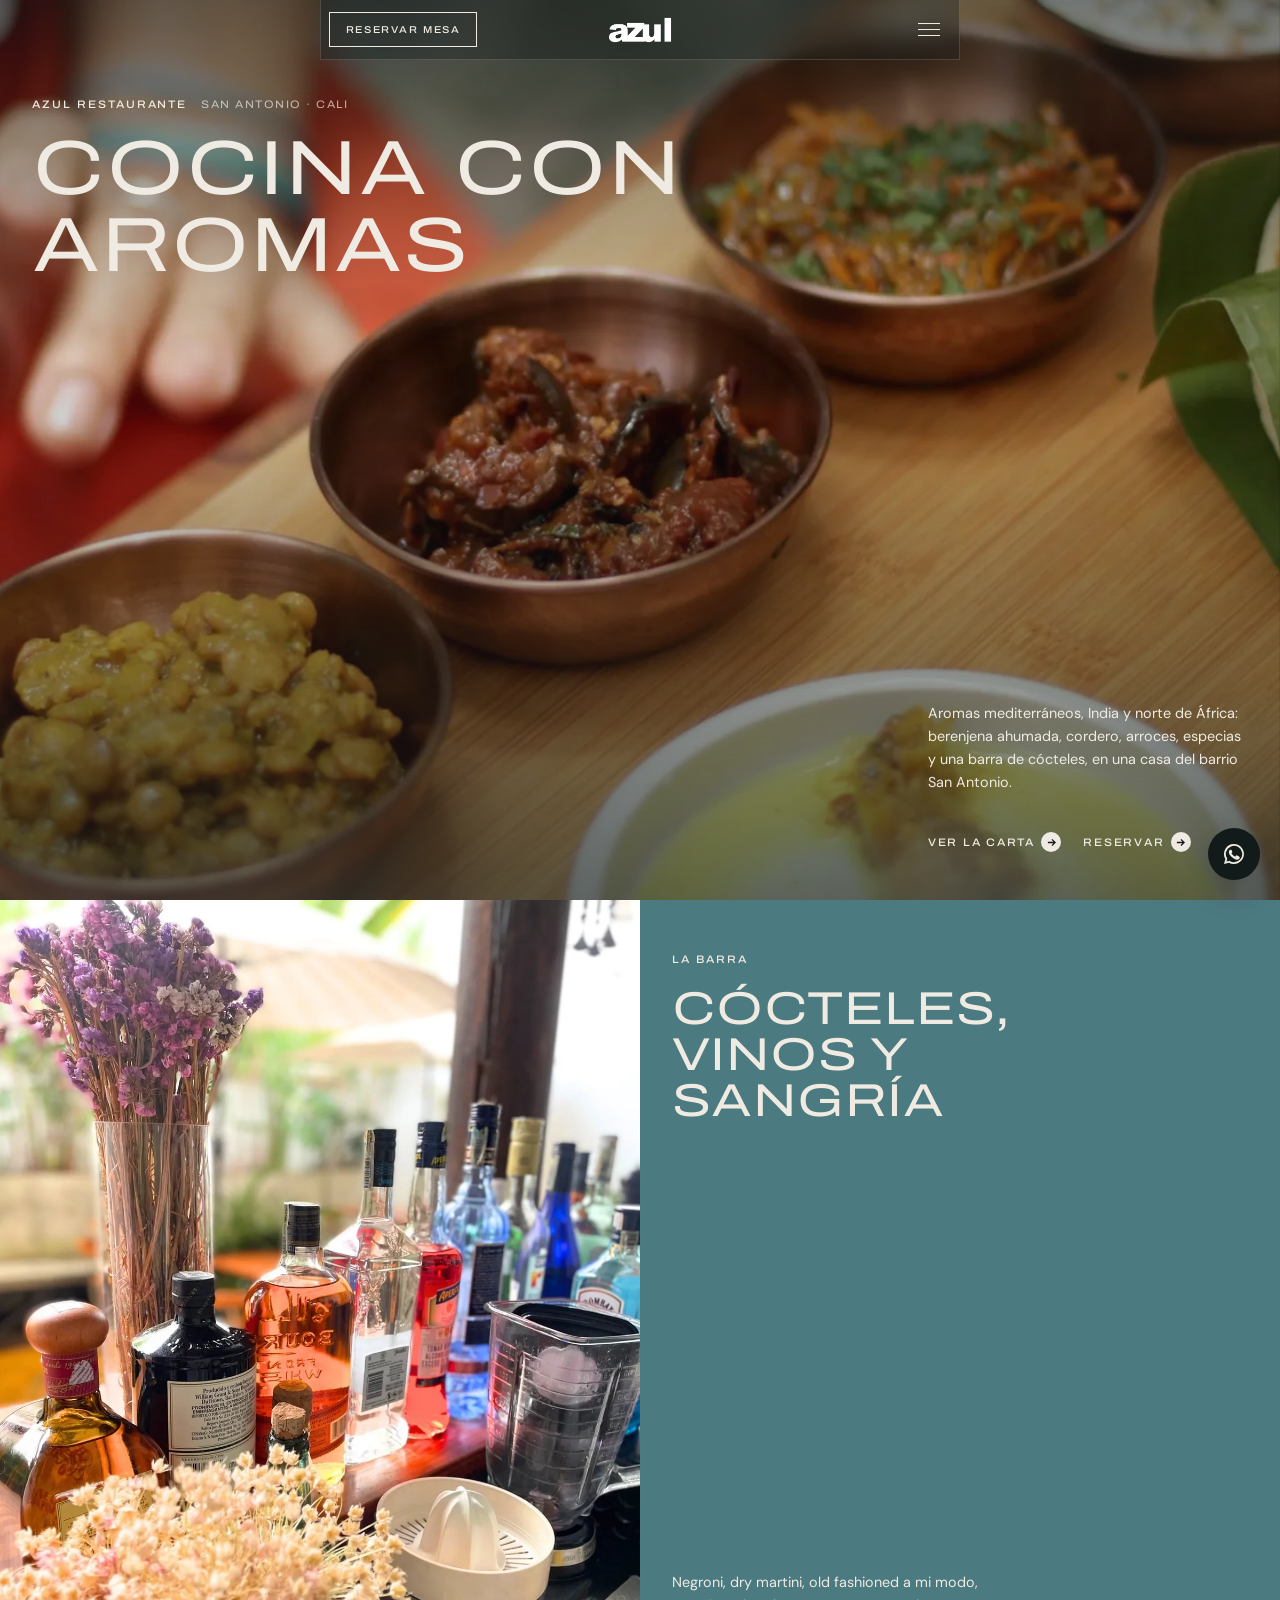
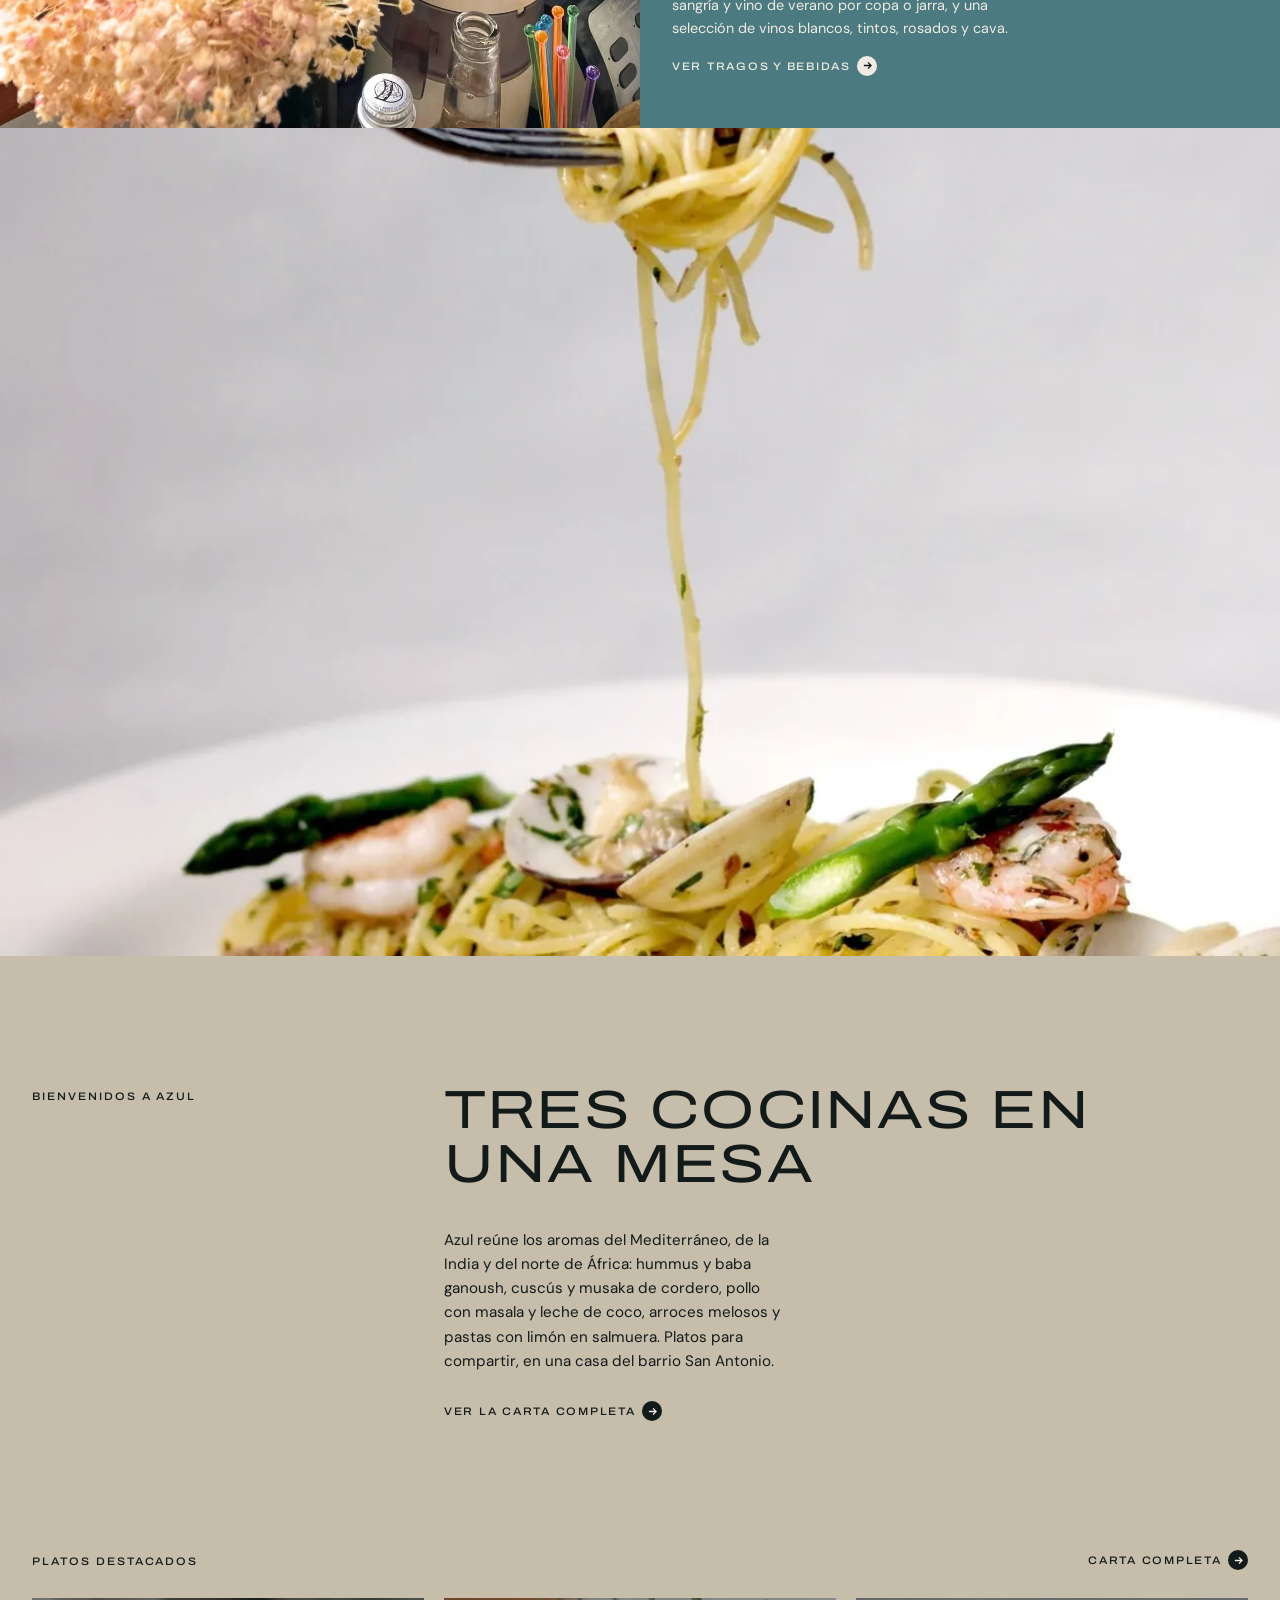
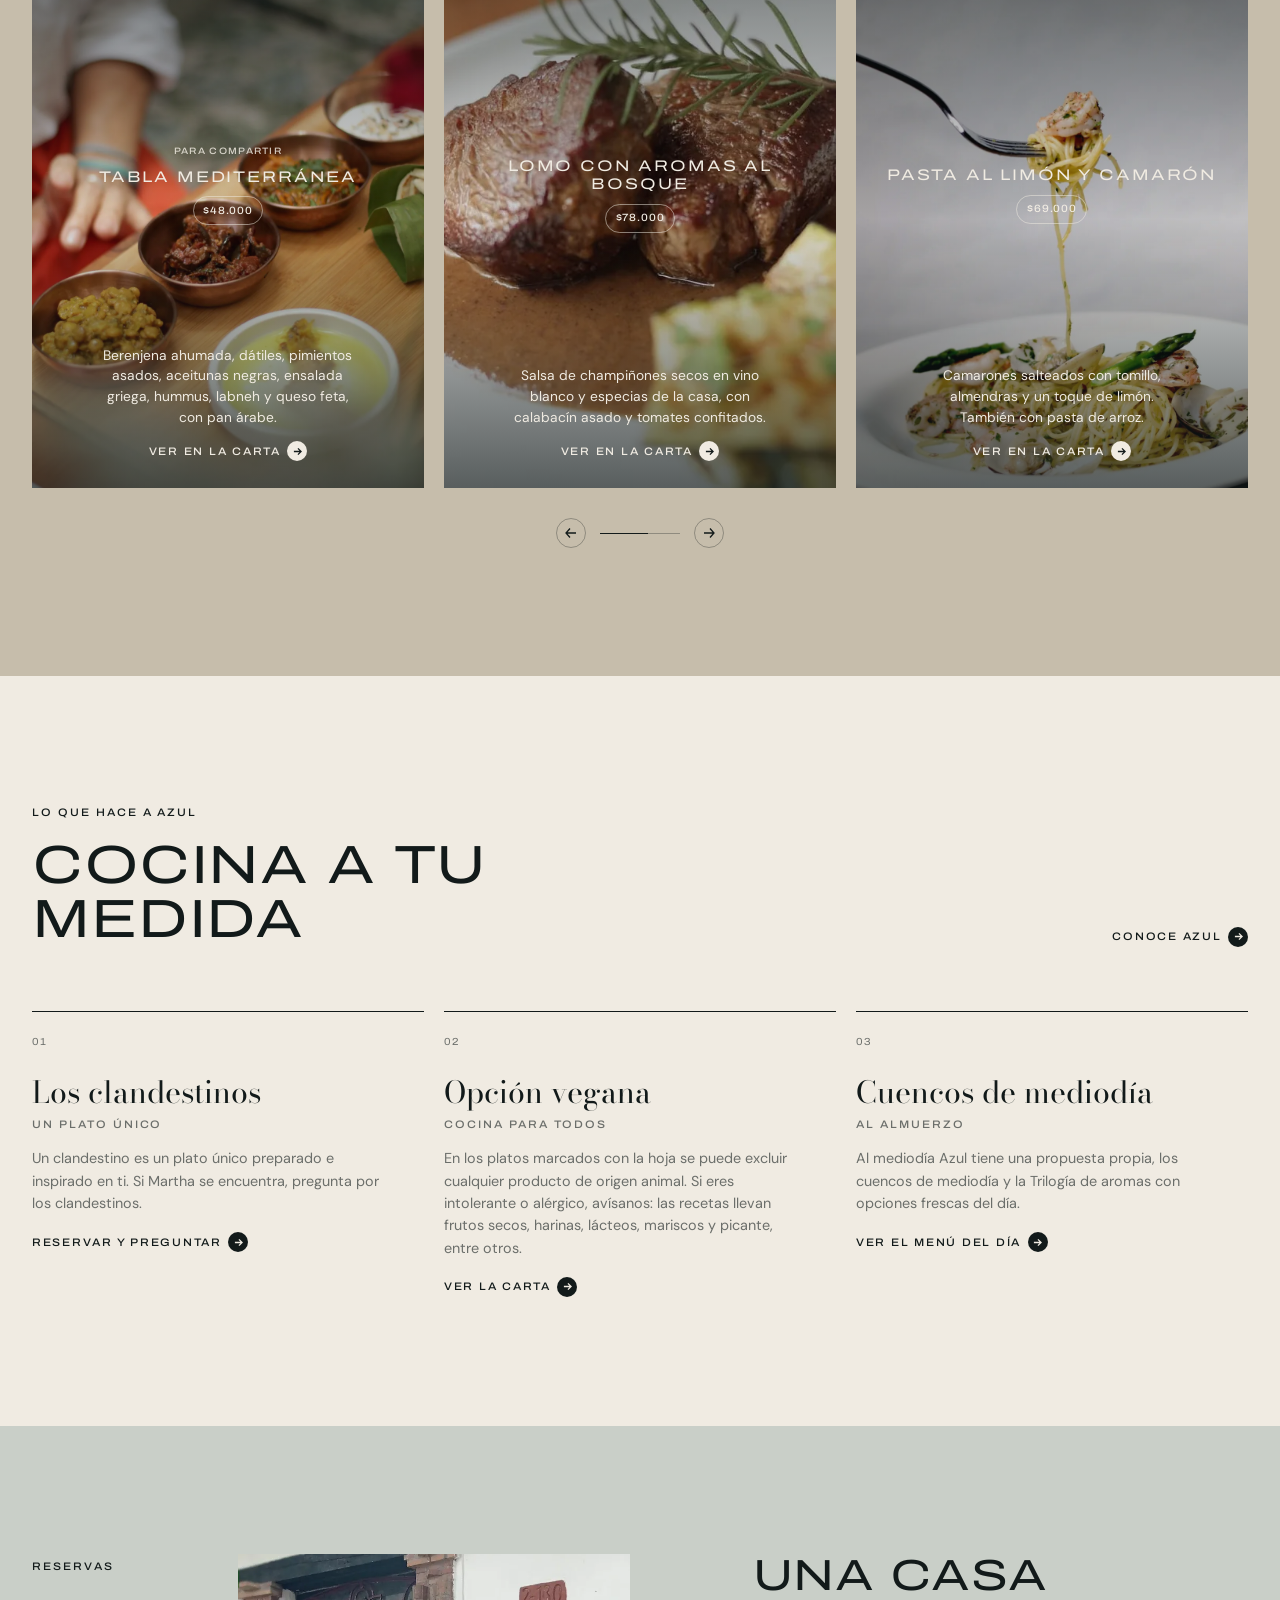
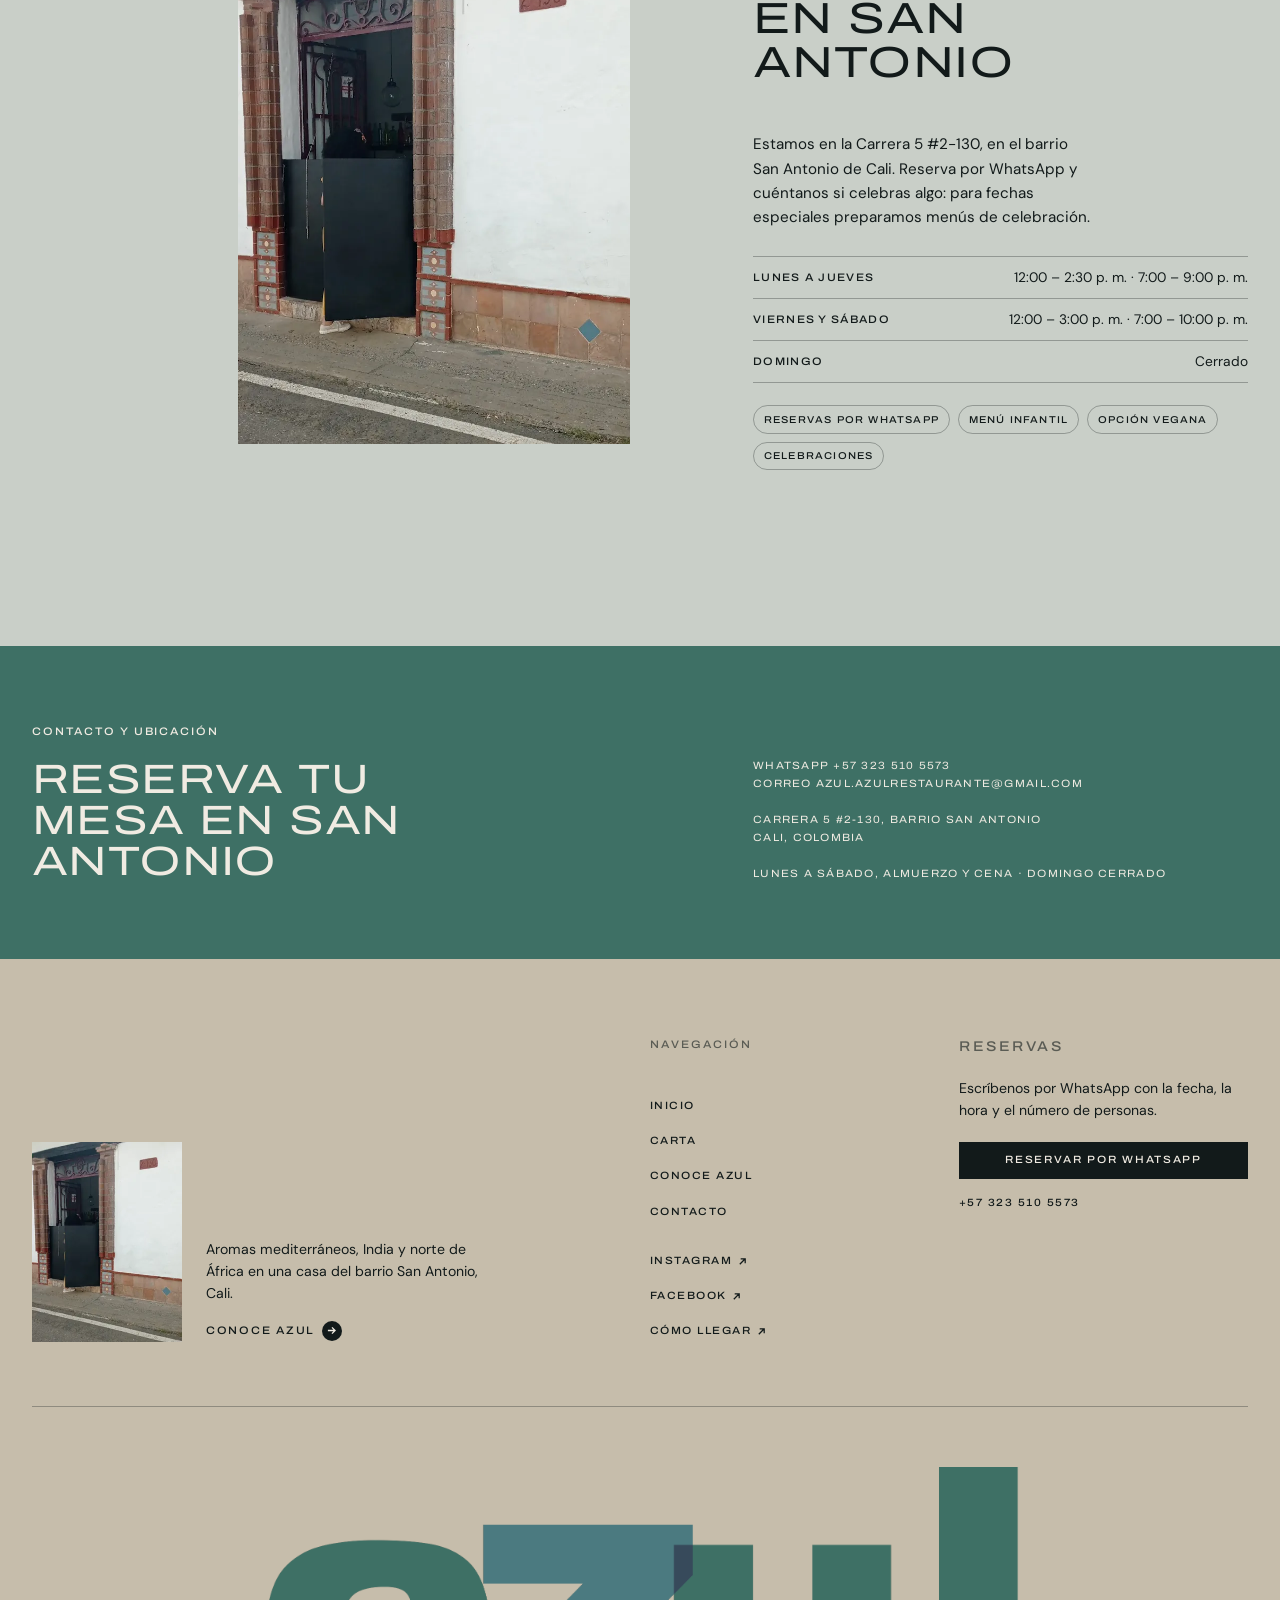
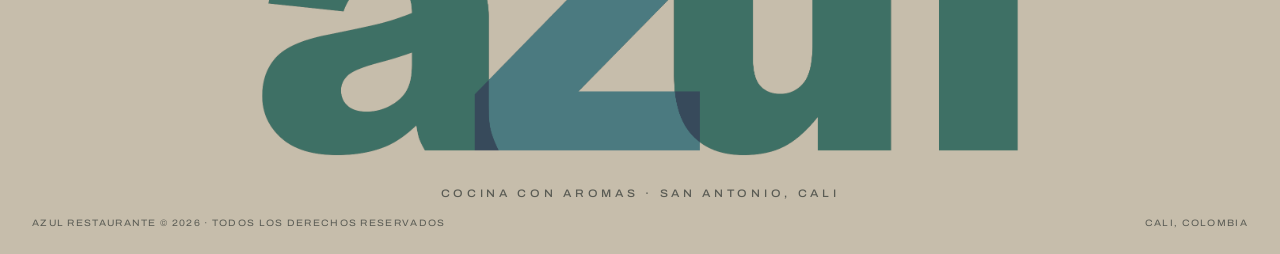
==== commit aa093766: "feat: integrar apartado de Menú del día en la carta sin enlaces externos a Canva" ====
--- a/index.html
+++ b/index.html
@@ -222,8 +222,8 @@
           <div class="exp-item__body">
             <h3 class="exp-item__title">Cuencos de mediodía</h3>
             <span class="label exp-item__sub">Al almuerzo</span>
-            <p class="exp-item__text">Al mediodía Azul tiene una propuesta propia, los cuencos de mediodía. La carta del día se publica aparte; consúltala o pregúntanos por WhatsApp.</p>
-            <a class="arrow-link on-light ext" href="https://www.canva.com/design/DAE2sISrbO4/a6WqI5szoXSBquzjH-Kesw/view" target="_blank" rel="noopener">Ver el menú del día <span class="ic"><svg viewBox="0 0 10 10" fill="none" stroke-width="1.4"><path d="M2 8 8 2M3 2h5v5"/></svg></span></a>
+            <p class="exp-item__text">Al mediodía Azul tiene una propuesta propia, los cuencos de mediodía y la Trilogía de aromas con opciones frescas del día.</p>
+            <a class="arrow-link on-light" href="menu.html#menu-del-dia">Ver el menú del día <span class="ic"><svg viewBox="0 0 10 10" fill="none" stroke-width="1.4"><path d="M1 5h8M5.5 1.5 9 5l-3.5 3.5"/></svg></span></a>
           </div>
         </article>
       </div>
